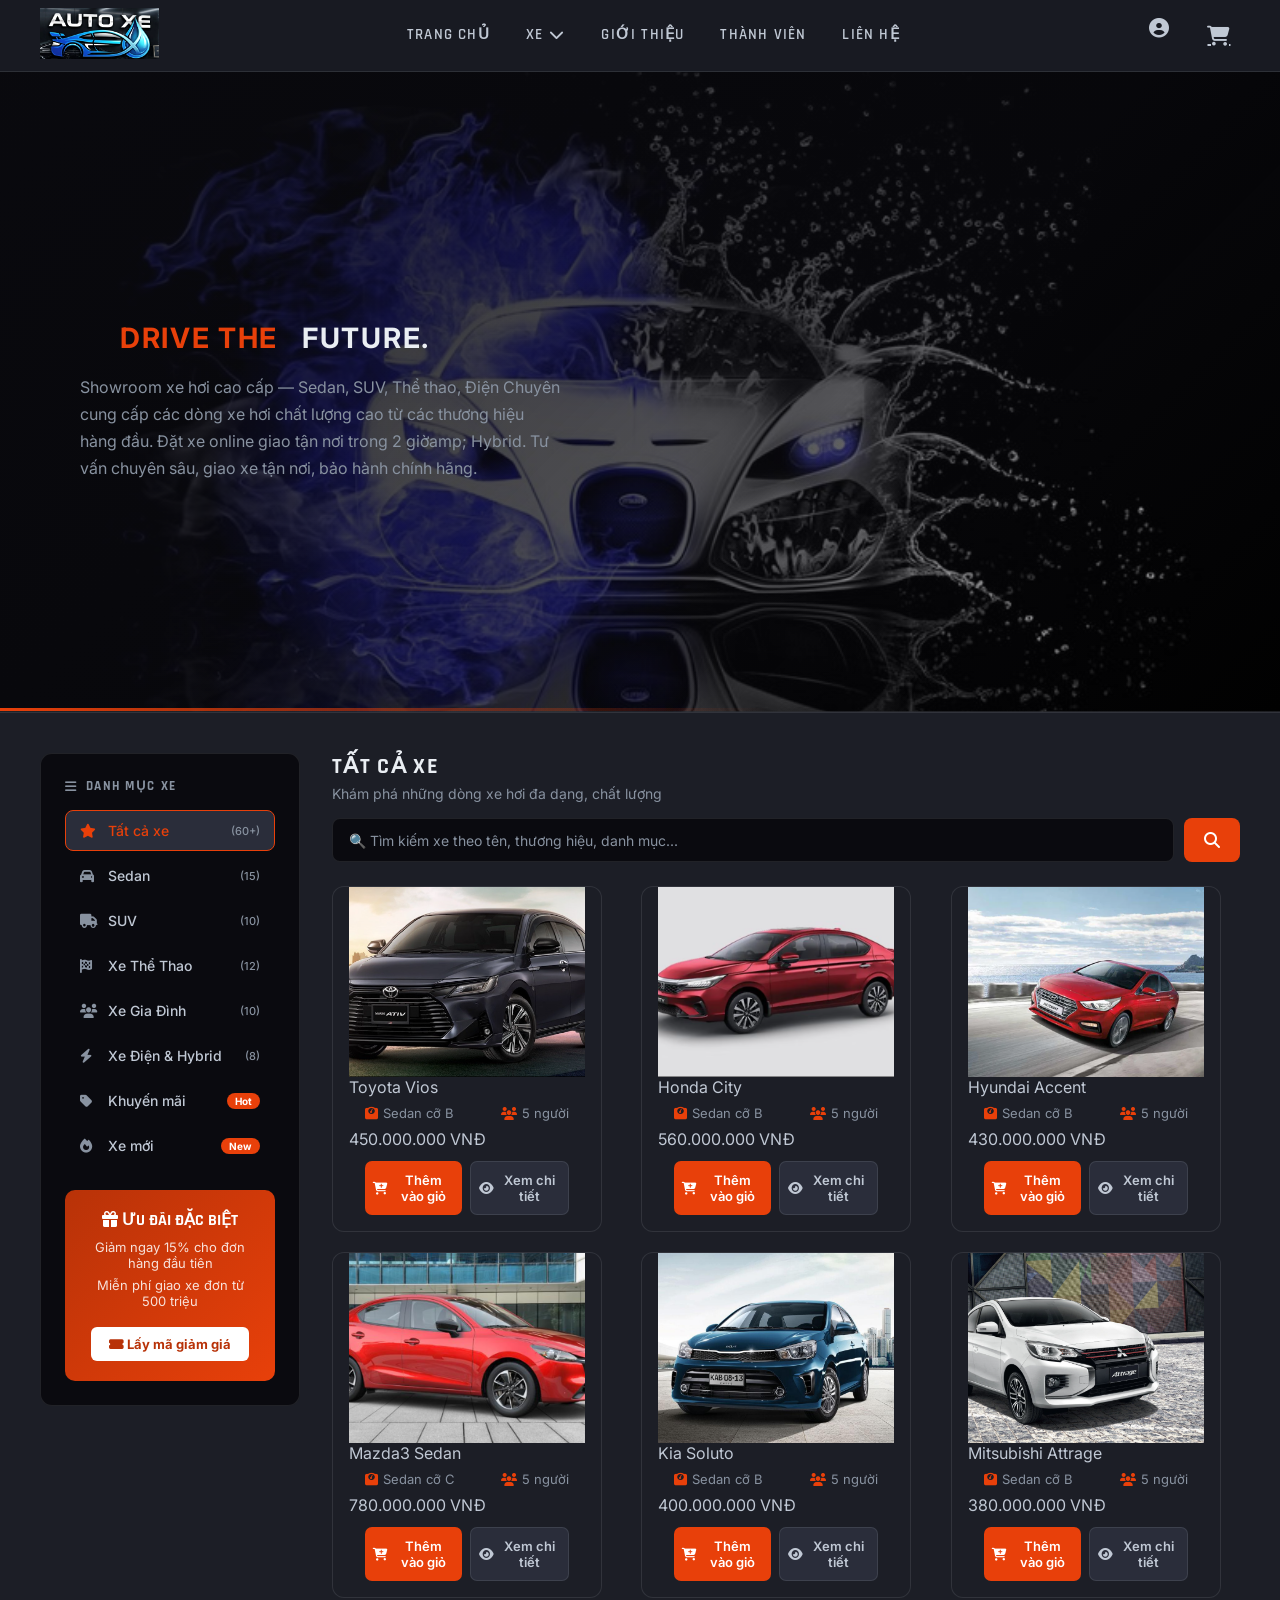
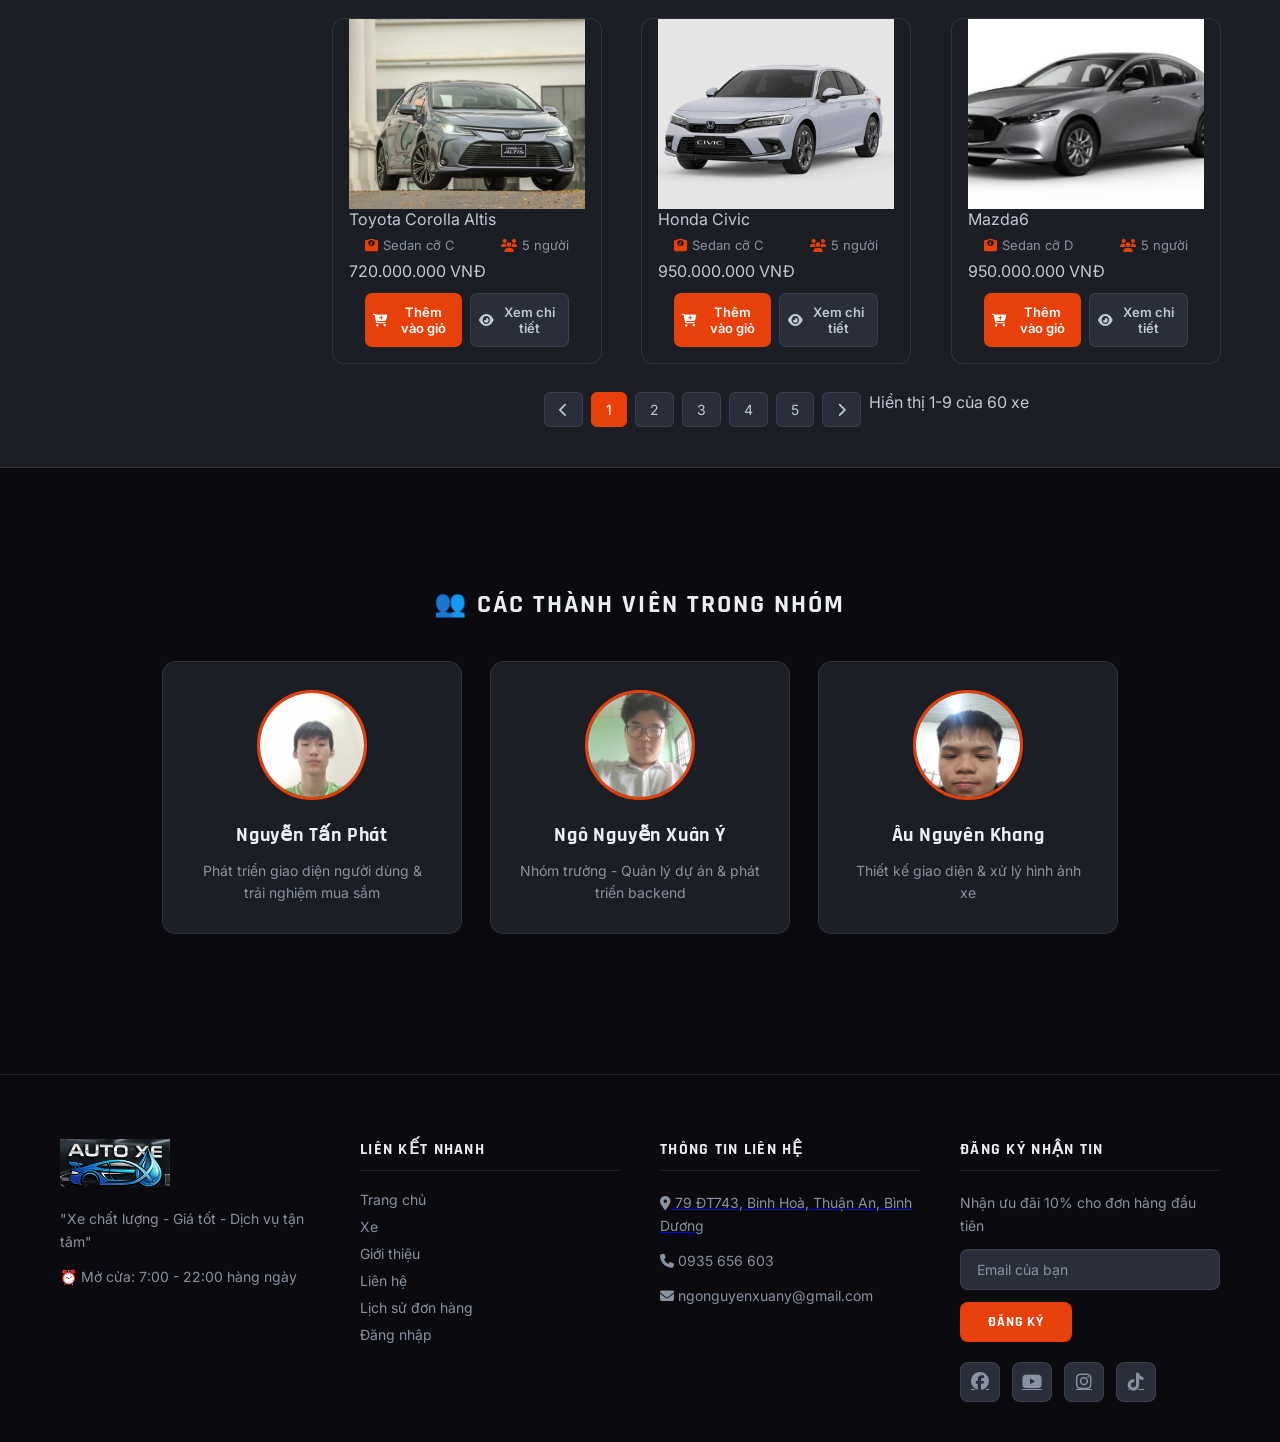
==== frontend/index.html @ 1a434167 "Update index.html" ====
<!DOCTYPE html>
<html lang="vi">
<head>
    <meta charset="UTF-8">
    <meta name="viewport" content="width=device-width, initial-scale=1.0">
    <title>AUTOSTORE — Premium Automotive</title>
    <link rel="preconnect" href="https://fonts.googleapis.com">
    <link rel="stylesheet" href="https://fonts.googleapis.com/css2?family=Rajdhani:wght@400;500;600;700&family=Inter:wght@300;400;500;600;700&display=swap">
    <link rel="stylesheet" href="styles.css">
    <link rel="stylesheet" href="https://cdnjs.cloudflare.com/ajax/libs/font-awesome/6.4.0/css/all.min.css">
</head>
<body>
 
<div id="wrapper"> 
    <div id="header"> 
        <a href="index.html" class="logo"> 
            <img src="./ảnh/LOGO.png" alt="Logo AutoStore" width="150" height="100"> 
        </a>
<div id="menu">
    <div class="item">
        <a href="index.html">Trang Chủ</a>
    </div>
    <div class="item has-dropdown">
        <a href="#products">Xe <i class="fas fa-chevron-down"></i></a>
        <div class="dropdown-menu">
            <div class="dropdown-content">
                <a href="javascript:void(0)" onclick="filterProducts('all')" class="dropdown-item">
                    <i class="fas fa-star"></i> Tất cả xe
                    <span class="count">(60+)</span>
                </a>
                <a href="javascript:void(0)" onclick="filterProducts('sedan')" class="dropdown-item">
                    <i class="fas fa-car"></i> Sedan
                    <span class="count">(15)</span>
                </a>
                <a href="javascript:void(0)" onclick="filterProducts('suv')" class="dropdown-item">
                    <i class="fas fa-truck"></i> SUV
                    <span class="count">(10)</span>
                </a>
                <a href="javascript:void(0)" onclick="filterProducts('sport')" class="dropdown-item">
                    <i class="fas fa-flag-checkered"></i> Xe Thể Thao
                    <span class="count">(12)</span>
                </a>
                <a href="javascript:void(0)" onclick="filterProducts('family')" class="dropdown-item">
                    <i class="fas fa-users"></i> Xe Gia Đình
                    <span class="count">(10)</span>
                </a>
                <a href="javascript:void(0)" onclick="filterProducts('electric')" class="dropdown-item">
                    <i class="fas fa-bolt"></i> Xe Điện & Hybrid
                    <span class="count">(8)</span>
                </a>
                <div class="dropdown-divider"></div>
                <a href="javascript:void(0)" onclick="filterProducts('sale')" class="dropdown-item sale">
                    <i class="fas fa-tag"></i> Khuyến mãi
                    <span class="count sale-badge">Hot</span>
                </a>
                <a href="javascript:void(0)" onclick="filterProducts('new')" class="dropdown-item new">
                    <i class="fas fa-fire"></i> Xe mới
                    <span class="count new-badge">New</span>
                </a>
            </div>
        </div>
    </div>
    <div class="item">
        <a href="#shop-intro">Giới thiệu</a>
    </div>
    <div class="item">
       <a href="about-us.html">Thành viên</a>
    </div>
    <div class="item">
        <a href="#footer">Liên hệ</a>
    </div>
</div>

        <div id="actions">
            
            <div class="item" style="position: relative;" id="user-profile-container">
                <div id="user-profile">
                    <img id="user-avatar" src="" alt="Avatar">
                </div>
                
        
                <div id="user-dropdown" class="user-dropdown">
                    <div class="user-dropdown-item" id="dropdown-username">
                        <i class="fas fa-user"></i>
                        <span id="dropdown-username-text"></span>
                    </div>
                    <div class="user-dropdown-divider"></div>
                    <a href="sop.html" class="user-dropdown-item">
                        <i class="fas fa-shopping-cart"></i>
                        Giỏ hàng
                    </a>

                     <a href="orders.html" class="user-dropdown-item">
                             <i class="fas fa-history"></i>
                       Lịch sử đơn hàng
                    </a>

                    <a href="#" class="user-dropdown-item" onclick="logout()">
                        <i class="fas fa-sign-out-alt"></i>
                        Đăng xuất
                    </a>
                </div>
                <!-- Ngô Nguyễn Xuân Ý -->
                <a href="login.html" id="login-btn" title="Đăng nhập">
                    <i class="fas fa-user-circle"></i>
                </a>
            </div>
            
            <div class="item" style="position: relative;">
                <a href="sop.html" id="cart-btn" title="Giỏ hàng">
                    <i class="fas fa-shopping-cart"></i>
                </a>
                <span id="cart-badge" style="
                    position: absolute;
                    top: -8px;
                    right: -8px;
                    background: linear-gradient(135deg, #ff4081, #e91e63);
                    color: white;
                    border-radius: 50%;
                    width: 22px;
                    height: 22px;
                    font-size: 12px;
                    display: none;
                    align-items: center;
                    justify-content: center;
                    font-weight: bold;
                    box-shadow: 0 2px 5px rgba(0,0,0,0.2);
                    z-index: 100;
                ">0</span>
            </div>  
        </div>
    </div>

    <div id="banner">
        <div class="box-left">
            <h2>
                <span>DRIVE THE</span>
                <br>
                <span>FUTURE.</span>
            </h2>
            <p style=" transform: translateX(170px);">Showroom xe hơi cao cấp — Sedan, SUV, Thể thao, Điện Chuyên cung cấp các dòng xe hơi chất lượng cao từ các thương hiệu hàng đầu. Đặt xe online giao tận nơi trong 2 giờamp; Hybrid. Tư vấn chuyên sâu, giao xe tận nơi, bảo hành chính hãng.</p>
            
        </div>
       
        <!-- <div class="to-bottom">
            <a href="#products" class="scroll-down">
                <img src="./ảnh/angle-down.png" alt="Xem xe">
            </a>
        </div> -->
    </div>
    
    <!-- PHẦN MỚI: DANH MỤC XE -->
    <div class="category-nav-section">

        <!-- PHẦN DANH MỤC & XE -->
<div class="category-products-container">
    <!-- Sidebar danh mục -->
    <div class="category-sidebar-container">
        <h2><i class="fas fa-bars"></i> DANH MỤC XE</h2>
    <div class="category-list">
    <a href="javascript:void(0)" class="category-item active" onclick="filterProducts('all')">
        <i class="fas fa-star"></i>
        <span>Tất cả xe</span>
        <span class="count">(60+)</span>
    </a>
    
    <a href="javascript:void(0)" class="category-item" onclick="filterProducts('sedan')">
        <i class="fas fa-car"></i>
        <span>Sedan</span>
        <span class="count">(15)</span>
    </a>

    <a href="javascript:void(0)" class="category-item" onclick="filterProducts('suv')">
        <i class="fas fa-truck"></i>
        <span>SUV</span>
        <span class="count">(10)</span>
    </a>

    <a href="javascript:void(0)" class="category-item" onclick="filterProducts('sport')">
        <i class="fas fa-flag-checkered"></i>
        <span>Xe Thể Thao</span>
        <span class="count">(12)</span>
    </a>

    <a href="javascript:void(0)" class="category-item" onclick="filterProducts('family')">
        <i class="fas fa-users"></i>
        <span>Xe Gia Đình</span>
        <span class="count">(10)</span>
    </a>

    <a href="javascript:void(0)" class="category-item" onclick="filterProducts('electric')">
        <i class="fas fa-bolt"></i>
        <span>Xe Điện & Hybrid</span>
        <span class="count">(8)</span>
    </a>

    <a href="javascript:void(0)" class="category-item sale" onclick="filterProducts('sale')">
        <i class="fas fa-tag"></i>
        <span>Khuyến mãi</span>
        <span class="count">Hot</span>
    </a>

    <a href="javascript:void(0)" class="category-item new" onclick="filterProducts('new')">
        <i class="fas fa-fire"></i>
        <span>Xe mới</span>
        <span class="count">New</span>
    </a>
</div>
        
        <div class="category-banner">
            <h3><i class="fas fa-gift"></i> ƯU ĐÃI ĐẶC BIỆT</h3>
            <p>Giảm ngay 15% cho đơn hàng đầu tiên</p>
            <p>Miễn phí giao xe đơn từ 500 triệu</p>
            <button class="promo-btn" onclick="showPromoCode()">
                <i class="fas fa-ticket-alt"></i> Lấy mã giảm giá
            </button>
        </div>
    </div>
    
    <!-- Phần hiển thị xe -->
<div class="products-main-content">
    <div class="products-header">
        <h2 id="category-title">TẤT CẢ XE</h2>
        <p class="category-description" id="category-description">Khám phá những dòng xe hơi thơm ngon, tươi mới</p>
        
        <!-- THÊM THANH TÌM KIẾM -->
        <div class="search-container">
            <input type="text" 
                   class="search-box" 
                   id="search-input" 
                   placeholder="🔍 Tìm kiếm xe theo tên, thương hiệu, danh mục..."
                   onkeyup="searchProducts(event)">
            <button class="search-btn" onclick="performSearch()">
                <i class="fas fa-search"></i>
            </button>
        </div>
        
        <!-- Hiển thị kết quả tìm kiếm -->
        <div class="search-results-header" id="search-results-header" style="display: none;">
            <h3>Kết quả tìm kiếm</h3>
            <p id="search-results-count">Tìm thấy 0 xe</p>
        </div>
    </div>
    
    <!-- Nơi hiển thị xe -->
    <div class="products-grid" id="products-grid">
        <!-- Xe sẽ được tạo động bằng JavaScript -->
    </div>
    
    <!-- Phân trang -->
    <div class="pagination" id="pagination">
        <!-- Phân trang sẽ được tạo động bằng JavaScript -->
    </div>
</div>
    
</div>

    </div>
    
    <br>
    <br>

    <h2 id="products">🚗 XE SEDAN</h2>
    <div class="ten-container1" id="danhsach1"></div>

    <h2>🚙 XE SUV</h2>
    <div class="ten-container2" id="danhsach2"></div>

    <h2>🏎️ XE THỂ THAO</h2>
    <div class="ten-container3" id="danhsach3"></div>
    
    <h2>👨‍👩‍👧‍👦 XE GIA ĐÌNH</h2>
    <div class="ten-container4" id="danhsach4"></div>
    
    <h2>⚡ XE ĐIỆN & HYBRID</h2>
    <div class="ten-container5" id="danhsach5"></div>

    <br><br><br><br>
</div>








<!-- Tìm phần này trong index.html -->
<div id="comment">
    <h2>👥 CÁC THÀNH VIÊN TRONG NHÓM</h2>
    <div id="comment-body">
        
        <ul id="list-comment">
            <li class="item" onclick="viewMemberDetail('caodiep')"> 
                <div class="avatar">
                    <img src="./ảnh/phat.jpg" alt="Nguyễn Tấn Phát" width="250" height="200">
                </div>
                <div class="name">Nguyễn Tấn Phát</div>
                <div class="text">
                    <p>Phát triển giao diện người dùng & trải nghiệm mua sắm</p>
                </div>
            </li>
            <li class="item" onclick="viewMemberDetail('ngoxy')"> 
                <div class="avatar">
                    <img src="./ảnh/nnxy.jpg" alt="Ngô Nguyễn Xuân Ý" width="250" height="200">
                </div>
                <div class="name">Ngô Nguyễn Xuân Ý</div>
                <div class="text">
                    <p>Nhóm trưởng - Quản lý dự án & phát triển backend</p>
                </div>
            </li>
            
            <li class="item" onclick="viewMemberDetail('ngocthien')"> 
                <div class="avatar">
                    <img src="./ảnh/z7741961117348_14720128afc2b8284099db8c6459dfa6.jpg" alt="Âu Nguyên Khang" width="250" height="200">
                </div>
                <div class="name">Âu Nguyên Khang</div>
                <div class="text">
                    <p>Thiết kế giao diện & xử lý hình ảnh xe</p>
                </div>
            </li>
        </ul>
    </div>
</div>
<div id="footer">
    <div class="box">
        <div class="logo">
            <img src="./ảnh/LOGO.png" alt="Logo" width="150" height="100">
        </div>
        <p>"Xe chất lượng - Giá tốt - Dịch vụ tận tâm"</p>
        <p>⏰ Mở cửa: 7:00 - 22:00 hàng ngày</p>
    </div>
    <div class="box">
        <h3>Liên kết nhanh</h3>
        <ul class="quick-menu">
            <div class="item">
                <a href="index.html">Trang chủ</a>
            </div>
            <div class="item">
               <a href="#products">Xe</a>
            </div>
            <div class="item">
                <a href="#comment">Giới thiệu</a>
            </div>
            <div class="item">
                <a href="#footer">Liên hệ</a>
            </div>

            <div class="item"><a href="orders.html">Lịch sử đơn hàng</a></div>

            <div class="item">
                <a href="login.html">Đăng nhập</a>
            </div>
        </ul>
    </div>
    <!-- <div class="box">
        <h3>Chính sách</h3>
        <ul class="quick-menu">
            <div class="item">
                <a href="#">Chính sách giao hàng</a>
            </div>
            <div class="item">
                <a href="#">Bảo mật thông tin</a>
            </div>
            <div class="item">
                <a href="#">Đổi trả & hoàn tiền</a>
            </div>
            <div class="item">
                <a href="#">Điều khoản sử dụng</a>
            </div>
        </ul>
    </div> -->
    <div class="box">
            <h3>Thông tin liên hệ</h3>
            <a href="https://maps.app.goo.gl/x8xTgFQQi5u8wY7L7"> <p><i class="fas fa-map-marker-alt"></i> 79 ĐT743, Binh Hoà, Thuận An, Bình Dương</p></a>
            <p><i class="fas fa-phone"></i> 0935 656 603</p>
            <p><i class="fas fa-envelope"></i> ngonguyenxuany@gmail.com</p>
        </div>




    <div class="box">
        <h3>Đăng ký nhận tin</h3>
        <p>Nhận ưu đãi 10% cho đơn hàng đầu tiên</p>
        <form id="newsletter-form">
            <input type="email" placeholder="Email của bạn" required>
            <button type="submit">Đăng ký</button>
        </form>
        <div class="social-icons">
            <a href="https://www.facebook.com/bdi.edu.vn"><i class="fab fa-facebook"></i></a>
            <a href="https://www.youtube.com/@xuany8066"><i class="fab fa-youtube"></i></a>
            <a href="#"><i class="fab fa-instagram"></i></a>
            <a href="#"><i class="fab fa-tiktok"></i></a>
            
        </div>
    </div>
</div>

<!-- thanh cuộn -->
<div class="scroll-to-top" id="scrollToTop" title="Lên đầu trang">
    <img src="./ảnh/angle-down.png" alt="Lên đầu trang" style="transform: rotate(180deg);">
</div>

<!-- Script quản lý sản phẩm -->
<script src="main.js"></script>

<!-- Script quản lý giỏ hàng -->
<script src="cart.js"></script>

<!-- Thêm animation -->
<script src="animations.js"></script>



<!-- Script xử lý lỗi -->
<!-- <script src="error-handler.js"></script> -->

<script>
    // Hệ thống đăng nhập/quản lý người dùng
    const AuthSystem = {
        isLoggedIn: function() {
            return !!localStorage.getItem('currentUser');
        },
        
        getCurrentUser: function() {
            const user = localStorage.getItem('currentUser');
            return user ? JSON.parse(user) : null;
        },
        
        logout: function() {
            localStorage.removeItem('currentUser');
            this.updateAuthUI();
            setTimeout(() => {
                window.location.reload();
            }, 1000);
        },
        





     updateAuthUI: function() {
    const currentUser = this.getCurrentUser();
    const userProfile = document.getElementById('user-profile');
    const loginBtn = document.getElementById('login-btn');
    const dropdownUsername = document.getElementById('dropdown-username-text');
    const userDropdown = document.getElementById('user-dropdown');
    const userAvatar = document.getElementById('user-avatar');
    
    if (currentUser && userProfile && userAvatar) {
        userAvatar.src = currentUser.avatar || 'https://i.pravatar.cc/150?img=3';
        userAvatar.onerror = function() {
            this.src = 'https://i.pravatar.cc/150?img=3';
        };
        
        if (dropdownUsername) {
            dropdownUsername.textContent = currentUser.username;
        }
        
        if (userProfile) userProfile.style.display = 'block';
        if (loginBtn) loginBtn.style.display = 'none';
        if (userDropdown) userDropdown.style.display = 'none';
        
        // Cập nhật avatar trong user profile
        const profileAvatar = userProfile.querySelector('img');
        if (profileAvatar) {
            profileAvatar.src = currentUser.avatar || 'https://i.pravatar.cc/150?img=3';
            profileAvatar.onerror = function() {
                this.src = 'https://i.pravatar.cc/150?img=3';
            };
        }
    } else {
        if (loginBtn) loginBtn.style.display = 'block';
        if (userProfile) userProfile.style.display = 'none';
        if (userDropdown) userDropdown.style.display = 'none';
    }
},



        
        init: function() {
            this.updateAuthUI();
            
            const userProfile = document.getElementById('user-profile');
            if (userProfile) {
                userProfile.addEventListener('click', (e) => {
                    e.stopPropagation();
                    const userDropdown = document.getElementById('user-dropdown');
                    if (userDropdown) {
                        userDropdown.style.display = userDropdown.style.display === 'block' ? 'none' : 'block';
                    }
                });
            }
            
            document.addEventListener('click', (e) => {
                const userDropdown = document.getElementById('user-dropdown');
                if (userDropdown && !e.target.closest('#user-profile-container')) {
                    userDropdown.style.display = 'none';
                }
            });
        }
    };
    
   
    // Hàm lọc xe theo danh mục
    function filterCakes(category) {
        // Xóa active khỏi tất cả category items
        document.querySelectorAll('.category-item').forEach(item => {
            item.classList.remove('active');
        });
        
        // Thêm active vào category được chọn
        event.target.closest('.category-item').classList.add('active');
        
        // Cuộn đến phần tương ứng
        switch(category) {
            case 'sedan':
                document.getElementById('products').scrollIntoView({ behavior: 'smooth' });
                break;
            case 'suv':
                document.querySelector('h2:nth-of-type(2)').scrollIntoView({ behavior: 'smooth' });
                break;
            case 'sport':
                document.querySelector('h2:nth-of-type(3)').scrollIntoView({ behavior: 'smooth' });
                break;
            case 'family':
                document.querySelector('h2:nth-of-type(4)').scrollIntoView({ behavior: 'smooth' });
                break;
            case 'electric':
                document.querySelector('h2:nth-of-type(5)').scrollIntoView({ behavior: 'smooth' });
                break;
            default:
                document.getElementById('products').scrollIntoView({ behavior: 'smooth' });
        }
    }
    
    // Hàm cuộn đến section
    function scrollToSection(sectionId) {
        const element = document.getElementById(sectionId);
        if (element) {
            element.scrollIntoView({ behavior: 'smooth' });
        }
    }
    
    // Hàm hiển thị mã giảm giá
    function showPromoCode() {
        alert('🎉 MÃ KHUYẾN MÃI: AUTOSTORE15\nGiảm 15% cho đơn hàng đầu tiên\nÁp dụng đến hết tháng 12/2024');
    }
    
    // ============================================
    // KẾT THÚC HÀM MỚI
    // ============================================
    
    // Khởi tạo khi DOM sẵn sàng
    document.addEventListener('DOMContentLoaded', function() {
        AuthSystem.init();
        
        // Khởi tạo giỏ hàng nếu chưa có
        if (!localStorage.getItem('cart')) {
            localStorage.setItem('cart', JSON.stringify([]));
        }
        
        // Cập nhật số lượng giỏ hàng ban đầu
        setTimeout(() => {
            try {
                const cart = JSON.parse(localStorage.getItem('cart')) || [];
                const totalItems = cart.reduce((sum, item) => sum + (item.quantity || 0), 0);
                const displayCount = totalItems > 99 ? '99+' : totalItems;
                
                document.querySelectorAll('#cart-badge, #cart-count, .cart-count').forEach(el => {
                    if (el) {
                        el.textContent = displayCount;
                        el.style.display = totalItems > 0 ? 'flex' : 'none';
                    }
                });
            } catch (error) {
                console.error('Lỗi khi cập nhật giỏ hàng:', error);
            }
        }, 100);
        
        // Sự kiện form đăng ký nhận tin
        const newsletterForm = document.getElementById('newsletter-form');
        if (newsletterForm) {
            newsletterForm.addEventListener('submit', function(e) {
                e.preventDefault();
                const email = this.querySelector('input[type="email"]').value;
                if (email) {
                    alert(`Cảm ơn bạn đã đăng ký nhận tin với email: ${email}\nMã giảm giá 10% đã được gửi đến email của bạn!`);
                    this.reset();
                }
            });
        }
        
        // Smooth scroll
        document.querySelectorAll('a[href^="#"]').forEach(anchor => {
            anchor.addEventListener('click', function(e) {
                const targetId = this.getAttribute('href');
                if (targetId === '#') return;
                
                const targetElement = document.querySelector(targetId);
                if (targetElement) {
                    e.preventDefault();
                    window.scrollTo({
                        top: targetElement.offsetTop - 80,
                        behavior: 'smooth'
                    });
                }
            });
        });
        
        // Kiểm tra đăng nhập
        const protectedPages = ['sop.html', 'cart.html'];
        const currentPage = window.location.pathname.split('/').pop();
        
        if (protectedPages.includes(currentPage) && !AuthSystem.isLoggedIn()) {
            alert('Vui lòng đăng nhập để truy cập trang này!');
            setTimeout(() => {
                window.location.href = 'login.html';
            }, 2000);
        }
        
        // Sự kiện click vào nút giỏ hàng
        document.getElementById('cart-btn')?.addEventListener('click', function(e) {
            const currentUser = localStorage.getItem('currentUser');
            if (!currentUser) {
                e.preventDefault();
                alert('Vui lòng đăng nhập để xem giỏ hàng!');
                setTimeout(() => {
                    window.location.href = 'login.html';
                }, 1500);
            }
        });
        
        // Thêm thanh cuộn lên đầu trang
        const scrollToTopBtn = document.getElementById('scrollToTop');
        if (scrollToTopBtn) {
            window.addEventListener('scroll', function() {
                if (window.pageYOffset > 300) {
                    scrollToTopBtn.style.display = 'flex';
                } else {
                    scrollToTopBtn.style.display = 'none';
                }
            });
            
            scrollToTopBtn.addEventListener('click', function() {
                window.scrollTo({
                    top: 0,
                    behavior: 'smooth'
                });
            });
        }
    });
    
    // Hàm đăng xuất toàn cục
    window.logout = function() {
        AuthSystem.logout();
    };


// Thêm vào phần script của index.html, sau phần AuthSystem
function setupDropdownMenu() {
    const dropdownItems = document.querySelectorAll('.has-dropdown');
    
    // Desktop - hover
    dropdownItems.forEach(item => {
        item.addEventListener('mouseenter', () => {
            item.classList.add('hover');
        });
        
        item.addEventListener('mouseleave', () => {
            setTimeout(() => {
                if (!item.matches(':hover')) {
                    item.classList.remove('hover');
                }
            }, 200);
        });
    });
    
    // Mobile - click
    const isMobile = window.innerWidth <= 768;
    
    if (isMobile) {
        dropdownItems.forEach(item => {
            const link = item.querySelector('a');
            
            link.addEventListener('click', function(e) {
                e.preventDefault();
                e.stopPropagation();
                
                // Đóng các dropdown khác
                dropdownItems.forEach(otherItem => {
                    if (otherItem !== item) {
                        otherItem.classList.remove('active');
                    }
                });
                
                // Toggle dropdown hiện tại
                item.classList.toggle('active');
            });
        });
        
        // Đóng dropdown khi click ra ngoài
        document.addEventListener('click', function(e) {
            if (!e.target.closest('.has-dropdown')) {
                dropdownItems.forEach(item => {
                    item.classList.remove('active');
                });
            }
        });
    }
}

// Gọi hàm khi DOM sẵn sàng
document.addEventListener('DOMContentLoaded', function() {
    // ... các code khác ...
    
    setupDropdownMenu();
    
    // Cập nhật khi thay đổi kích thước cửa sổ
    window.addEventListener('resize', function() {
        setupDropdownMenu();
    });
});


    // Thêm vào phần script của index.html
function viewMemberDetail(memberId) {
    // Lưu thông tin thành viên cần xem vào localStorage
    localStorage.setItem('selectedMember', memberId);
    
    // Chuyển hướng đến trang about-us.html
    window.location.href = 'about-us.html';
}
</script>

</body>
</html>
---- frontend/styles.css ----
@import url('https://fonts.googleapis.com/css2?family=Rajdhani:wght@400;500;600;700&family=Inter:wght@300;400;500;600;700&display=swap');

/* ============================================================
   AUTOSTORE — PREMIUM AUTOMOTIVE DARK THEME
   Palette: Obsidian #0A0A0F | Chrome #C0C8D4 | Ember #E8400A
            Steel #1C1E26 | Platinum #EAEEF3
============================================================ */

:root {
    --obsidian: #0A0A0F;
    --steel: #1C1E26;
    --iron: #2A2D3A;
    --chrome: #C0C8D4;
    --platinum: #EAEEF3;
    --ember: #E8400A;
    --ember-glow: rgba(232, 64, 10, 0.15);
    --ember-dark: #B83208;
    --silver: #8892A0;
    --glass: rgba(28, 30, 38, 0.85);
    --border: rgba(192, 200, 212, 0.12);
    --font-display: 'Rajdhani', sans-serif;
    --font-body: 'Inter', sans-serif;
}

* {
    padding: 0;
    margin: 0;
    box-sizing: border-box;
    font-family: var(--font-body);
}

body {
    display: flex;
    flex-direction: column;
    align-items: center;
    width: 100%;
    background: var(--obsidian);
    color: var(--chrome);
}

/* ── SCROLLBAR ── */
::-webkit-scrollbar { width: 6px; }
::-webkit-scrollbar-track { background: var(--steel); }
::-webkit-scrollbar-thumb { background: var(--ember); border-radius: 3px; }

/* ============================================================
   WRAPPER
============================================================ */
#wrapper {
    width: 100%;
    min-height: 100vh;
    max-width: 1440px;
}

/* ============================================================
   HEADER
============================================================ */
#header {
    background: var(--glass);
    backdrop-filter: blur(20px);
    -webkit-backdrop-filter: blur(20px);
    width: 100%;
    padding: 0 40px;
    margin-top: 0;
    display: flex;
    justify-content: space-between;
    align-items: center;
    position: sticky;
    top: 0;
    z-index: 1000;
    border-bottom: 1px solid var(--border);
    height: 72px;
}

#header .logo img {
    filter: brightness(1.1) contrast(1.05);
    height: 52px;
    width: auto;
    object-fit: contain;
}

/* ── MENU ── */
#menu {
    list-style: none;
    display: flex;
    align-items: center;
}

#menu .item {
    margin: 0 18px;
    position: relative;
}

#menu .item a {
    color: var(--chrome);
    text-decoration: none;
    font-family: var(--font-display);
    font-weight: 600;
    font-size: 15px;
    letter-spacing: 0.08em;
    text-transform: uppercase;
    transition: color 0.25s;
    display: flex;
    align-items: center;
    gap: 6px;
    padding: 8px 0;
    border-bottom: 2px solid transparent;
}

#menu .item a:hover {
    color: var(--ember);
    border-bottom-color: var(--ember);
}

/* ── DROPDOWN ── */
.dropdown-menu {
    position: absolute;
    top: calc(100% + 16px);
    left: 50%;
    transform: translateX(-50%);
    background: var(--steel);
    border: 1px solid var(--border);
    border-radius: 8px;
    min-width: 240px;
    opacity: 0;
    pointer-events: none;
    transition: opacity 0.2s, transform 0.2s;
    transform: translateX(-50%) translateY(-8px);
    box-shadow: 0 20px 60px rgba(0,0,0,0.6);
    z-index: 999;
}

.has-dropdown:hover .dropdown-menu,
.has-dropdown.hover .dropdown-menu {
    opacity: 1;
    pointer-events: all;
    transform: translateX(-50%) translateY(0);
}

.dropdown-content {
    padding: 8px;
}

.dropdown-item {
    display: flex !important;
    align-items: center !important;
    gap: 10px !important;
    padding: 10px 14px !important;
    border-radius: 6px !important;
    color: var(--chrome) !important;
    font-size: 14px !important;
    font-weight: 500 !important;
    transition: background 0.2s, color 0.2s !important;
    text-transform: none !important;
    letter-spacing: 0 !important;
    border-bottom: none !important;
}

.dropdown-item:hover {
    background: var(--iron) !important;
    color: var(--ember) !important;
}

.dropdown-item i {
    width: 18px;
    color: var(--silver);
}

.dropdown-item .count {
    margin-left: auto;
    font-size: 12px;
    color: var(--silver);
}

.dropdown-item.sale .count.sale-badge,
.dropdown-item.new .count.new-badge {
    background: var(--ember);
    color: white;
    padding: 2px 8px;
    border-radius: 10px;
    font-size: 11px;
    font-weight: 700;
}

.dropdown-divider {
    height: 1px;
    background: var(--border);
    margin: 6px 0;
}

/* ── ACTIONS ── */
#actions {
    display: flex;
    align-items: center;
    gap: 8px;
}

#actions .item {
    position: relative;
}

#actions .item a {
    color: var(--chrome);
    font-size: 20px;
    transition: color 0.25s, background 0.25s;
    display: flex;
    align-items: center;
    justify-content: center;
    width: 42px;
    height: 42px;
    border-radius: 8px;
    border: 1px solid transparent;
}

#actions .item a:hover {
    color: var(--ember);
    border-color: var(--border);
    background: var(--iron);
}

#cart-badge {
    position: absolute;
    top: -4px;
    right: -4px;
    background: var(--ember);
    color: white;
    border-radius: 50%;
    width: 20px;
    height: 20px;
    font-size: 11px;
    display: none;
    align-items: center;
    justify-content: center;
    font-weight: 700;
    border: 2px solid var(--obsidian);
    z-index: 100;
}

/* User avatar profile */
#user-profile img {
    width: 36px;
    height: 36px;
    border-radius: 50%;
    border: 2px solid var(--ember);
    object-fit: cover;
    cursor: pointer;
    display: block;
}

.user-dropdown {
    position: absolute;
    top: 54px;
    right: 0;
    background: var(--steel);
    border: 1px solid var(--border);
    border-radius: 10px;
    box-shadow: 0 20px 60px rgba(0,0,0,0.5);
    min-width: 220px;
    z-index: 1000;
    display: none;
    overflow: hidden;
}

.user-dropdown-item {
    padding: 12px 18px;
    display: flex;
    align-items: center;
    gap: 12px;
    color: var(--chrome);
    text-decoration: none;
    font-size: 14px;
    transition: background 0.2s, color 0.2s;
    cursor: pointer;
}

.user-dropdown-item:hover {
    background: var(--iron);
    color: var(--ember);
}

.user-dropdown-item i {
    color: var(--silver);
    width: 16px;
}

.user-dropdown-divider {
    height: 1px;
    background: var(--border);
}

/* ============================================================
   BANNER / HERO
============================================================ */
#banner {
    width: 100%;
    background:
        linear-gradient(135deg, rgba(10,10,15,0.92) 0%, rgba(10,10,15,0.7) 60%, transparent 100%),
        url('./ảnh/xenen.jpg') center/cover no-repeat;
    height: 640px;
    display: flex;
    padding: 0 80px;
    position: relative;
    align-items: center;
    border-bottom: 1px solid var(--border);
    overflow: hidden;
}

/* Ember accent line */
#banner::before {
    content: '';
    position: absolute;
    bottom: 0;
    left: 0;
    width: 60%;
    height: 3px;
    background: linear-gradient(90deg, var(--ember), transparent);
}

#banner .box-left {
    width: 55%;
    z-index: 1;
}

#banner .box-left h2 {
    font-family: var(--font-display);
    font-size: 58px;
    font-weight: 700;
    color: var(--platinum);
    margin-bottom: 20px;
    line-height: 1.05;
    letter-spacing: 0.02em;
    text-transform: uppercase;
}

#banner .box-left h2 span {
    display: block;
}

#banner .box-left h2 span:first-child {
    color: var(--ember);
}

#banner .box-left p {
    color: var(--silver);
    font-size: 16px;
    line-height: 1.7;
    margin-bottom: 36px;
    max-width: 480px;
    transform: none !important;
}

/* Scroll button */
.to-bottom { position: absolute; bottom: 30px; left: 50%; transform: translateX(-50%); }
.to-bottom img { animation: bounce 2s infinite; filter: invert(1); opacity: 0.5; }
@keyframes bounce {
    0%, 20%, 50%, 80%, 100% { transform: translateY(0); }
    40% { transform: translateY(-8px); }
    60% { transform: translateY(-4px); }
}

/* ============================================================
   SECTION HEADINGS (h2 floating)
============================================================ */
#wrapper > h2,
#wrapper h2:not(#footer h2):not(.section-title):not(.products-header h2) {
    font-family: var(--font-display);
    font-size: 28px;
    font-weight: 700;
    color: var(--platinum);
    letter-spacing: 0.06em;
    text-transform: uppercase;
    padding: 0 40px 0;
    margin: 60px 0 20px;
    display: flex;
    align-items: center;
    gap: 12px;
}

#wrapper > h2::after {
    content: '';
    flex: 1;
    height: 1px;
    background: linear-gradient(90deg, var(--ember), transparent);
}

/* ============================================================
   CATEGORY NAV SECTION
============================================================ */
.category-nav-section {
    background: var(--steel);
    padding: 40px;
    margin: 0 0 0 0;
    border-radius: 0;
    max-width: 100%;
    width: 100%;
    border-top: 1px solid var(--border);
    border-bottom: 1px solid var(--border);
}

.category-products-container {
    display: grid;
    grid-template-columns: 260px 1fr;
    gap: 32px;
    max-width: 1400px;
    margin: 0 auto;
}

/* ── SIDEBAR ── */
.category-sidebar-container {
    background: var(--obsidian);
    border-radius: 12px;
    padding: 24px;
    border: 1px solid var(--border);
    height: fit-content;
    position: sticky;
    top: 88px;
}

.category-sidebar-container h2 {
    font-family: var(--font-display) !important;
    font-size: 13px !important;
    font-weight: 700 !important;
    color: var(--silver) !important;
    letter-spacing: 0.12em !important;
    text-transform: uppercase !important;
    margin-bottom: 16px !important;
    padding: 0 !important;
    margin-top: 0 !important;
    display: flex !important;
    align-items: center !important;
    gap: 8px !important;
}

.category-sidebar-container h2::after { display: none !important; }

.category-list {
    display: flex;
    flex-direction: column;
    gap: 4px;
    margin-bottom: 24px;
}

.category-item {
    display: flex;
    align-items: center;
    gap: 10px;
    padding: 11px 14px;
    background: transparent;
    border-radius: 8px;
    text-decoration: none;
    color: var(--chrome);
    border: 1px solid transparent;
    transition: all 0.2s;
    font-size: 14px;
    font-weight: 500;
}

.category-item i {
    width: 18px;
    color: var(--silver);
    font-size: 14px;
}

.category-item .count {
    margin-left: auto;
    font-size: 11px;
    color: var(--silver);
}

.category-item:hover,
.category-item.active {
    background: var(--iron);
    border-color: var(--ember);
    color: var(--ember);
}

.category-item:hover i,
.category-item.active i { color: var(--ember); }

.category-item.sale,
.category-item.new {
    color: var(--chrome);
}

.category-item.sale .count,
.category-item.new .count {
    background: var(--ember);
    color: white;
    padding: 2px 8px;
    border-radius: 10px;
    font-size: 10px;
    font-weight: 700;
}

.category-banner {
    background: linear-gradient(135deg, var(--ember-dark), var(--ember));
    border-radius: 10px;
    padding: 20px;
    text-align: center;
    margin-top: 12px;
}

.category-banner h3 {
    color: white;
    font-family: var(--font-display);
    font-size: 16px;
    font-weight: 700;
    margin-bottom: 8px;
}

.category-banner p {
    color: rgba(255,255,255,0.85);
    font-size: 13px;
    margin-bottom: 6px;
}

.promo-btn {
    margin-top: 12px;
    background: white;
    color: var(--ember-dark);
    border: none;
    padding: 9px 18px;
    border-radius: 6px;
    font-weight: 700;
    font-size: 13px;
    cursor: pointer;
    transition: transform 0.2s;
}

.promo-btn:hover { transform: scale(1.04); }

/* ── PRODUCTS MAIN ── */
.products-main-content { flex: 1; }

.products-header {
    margin-bottom: 24px;
}

.products-header h2 {
    font-family: var(--font-display) !important;
    font-size: 22px !important;
    font-weight: 700 !important;
    color: var(--platinum) !important;
    letter-spacing: 0.06em !important;
    margin-bottom: 4px !important;
    padding: 0 !important;
    margin-top: 0 !important;
}

.products-header h2::after { display: none !important; }

.category-description {
    color: var(--silver);
    font-size: 14px;
    margin-bottom: 16px;
}

/* ── SEARCH ── */
.search-container {
    display: flex;
    gap: 10px;
}

.search-box {
    flex: 1;
    background: var(--obsidian);
    border: 1px solid var(--border);
    border-radius: 8px;
    padding: 12px 16px;
    color: var(--platinum);
    font-size: 14px;
    transition: border-color 0.2s;
}

.search-box::placeholder { color: var(--silver); }
.search-box:focus {
    outline: none;
    border-color: var(--ember);
}

.search-btn {
    background: var(--ember);
    color: white;
    border: none;
    padding: 12px 20px;
    border-radius: 8px;
    cursor: pointer;
    font-size: 16px;
    transition: background 0.2s, transform 0.2s;
}

.search-btn:hover { background: var(--ember-dark); transform: scale(1.04); }

.search-results-header {
    margin-top: 16px;
    padding: 12px 0;
    border-top: 1px solid var(--border);
}

.search-results-header h3 {
    color: var(--platinum);
    font-size: 16px;
    margin-bottom: 4px;
}

.search-results-header p {
    color: var(--silver);
    font-size: 13px;
}

/* ── PRODUCTS GRID ── */
.products-grid {
    display: grid;
    grid-template-columns: repeat(auto-fill, minmax(230px, 1fr));
    gap: 20px;
    margin-bottom: 28px;
}

/* ── PAGINATION ── */
.pagination {
    display: flex;
    gap: 8px;
    justify-content: center;
    flex-wrap: wrap;
}

.pagination button,
.page-btn {
    background: var(--iron);
    color: var(--chrome);
    border: 1px solid var(--border);
    padding: 8px 14px;
    border-radius: 6px;
    cursor: pointer;
    font-size: 14px;
    transition: all 0.2s;
}

.pagination button:hover,
.page-btn:hover,
.pagination button.active,
.page-btn.active {
    background: var(--ember);
    color: white;
    border-color: var(--ember);
}

/* ============================================================
   PRODUCT CARDS (ten-card1…5)
============================================================ */
.ten-container1, .ten-container2,
.ten-container3, .ten-container4,
.ten-container5 {
    display: flex;
    gap: 24px;
    overflow-x: auto;
    padding: 16px 40px 28px;
    scroll-snap-type: x mandatory;
    scrollbar-width: thin;
    scrollbar-color: var(--ember) var(--steel);
}

.ten-container1::-webkit-scrollbar,
.ten-container2::-webkit-scrollbar,
.ten-container3::-webkit-scrollbar,
.ten-container4::-webkit-scrollbar,
.ten-container5::-webkit-scrollbar { height: 4px; }

.ten-card1, .ten-card2,
.ten-card3, .ten-card4,
.ten-card5 {
    background: var(--steel);
    border: 1px solid var(--border);
    border-radius: 12px;
    width: 270px;
    text-align: left;
    cursor: pointer;
    transition: transform 0.3s ease, box-shadow 0.3s ease, border-color 0.3s;
    margin: 0;
    flex: 0 0 auto;
    scroll-snap-align: start;
    overflow: hidden;
}

.ten-card1:hover, .ten-card2:hover,
.ten-card3:hover, .ten-card4:hover,
.ten-card5:hover {
    transform: translateY(-6px);
    box-shadow: 0 20px 50px rgba(0,0,0,0.5);
    border-color: var(--ember);
}

.ten-card1 img, .ten-card2 img,
.ten-card3 img, .ten-card4 img,
.ten-card5 img {
    width: 100%;
    height: 190px;
    object-fit: cover;
    display: block;
    transition: transform 0.4s;
    background: var(--iron);
}

.ten-card1:hover img, .ten-card2:hover img,
.ten-card3:hover img, .ten-card4:hover img,
.ten-card5:hover img { transform: scale(1.06); }

/* card inner content area */
.ten-card1 > *:not(img),
.ten-card2 > *:not(img),
.ten-card3 > *:not(img),
.ten-card4 > *:not(img),
.ten-card5 > *:not(img) {
    padding-left: 16px;
    padding-right: 16px;
}

/* product name */
.ten-card1 h3, .ten-card2 h3,
.ten-card3 h3, .ten-card4 h3,
.ten-card5 h3 {
    font-family: var(--font-display);
    font-size: 17px;
    font-weight: 700;
    color: var(--platinum);
    margin: 14px 0 6px;
    letter-spacing: 0.03em;
    line-height: 1.3;
    padding: 0 16px;
}

/* price */
.ten-card1 .price, .ten-card2 .price,
.ten-card3 .price, .ten-card4 .price,
.ten-card5 .price {
    color: var(--ember);
    font-weight: 700;
    font-size: 16px;
    margin: 4px 0 10px;
    padding: 0 16px;
}

/* badge */
.badge, .product-badge {
    position: absolute;
    top: 12px;
    left: 12px;
    background: var(--ember);
    color: white;
    padding: 4px 10px;
    border-radius: 4px;
    font-size: 11px;
    font-weight: 700;
    letter-spacing: 0.06em;
    text-transform: uppercase;
}

.badge-new, .product-badge.new-badge { background: #0099cc; }
.badge-hot { background: var(--ember); }

/* product-details row */
.product-details {
    display: flex;
    justify-content: space-between;
    margin: 8px 16px;
    font-size: 13px;
    color: var(--silver);
}

.product-details .size,
.product-details .serves {
    display: flex;
    align-items: center;
    gap: 5px;
}

.product-details i { color: var(--ember); }

/* action buttons */
.action-buttons {
    display: flex;
    gap: 8px;
    margin: 12px 16px 16px;
}

.add-to-cart-btn,
.view-detail-btn {
    flex: 1;
    padding: 10px 8px;
    border: none;
    border-radius: 7px;
    cursor: pointer;
    font-size: 13px;
    font-weight: 600;
    transition: all 0.25s;
    display: flex;
    align-items: center;
    justify-content: center;
    gap: 5px;
}

.add-to-cart-btn {
    background: var(--ember);
    color: white;
}

.add-to-cart-btn:hover {
    background: var(--ember-dark);
    transform: scale(1.03);
}

.view-detail-btn {
    background: var(--iron);
    color: var(--chrome);
    border: 1px solid var(--border);
}

.view-detail-btn:hover {
    background: var(--obsidian);
    border-color: var(--chrome);
    color: var(--platinum);
}

/* ============================================================
   SHOP INTRO SECTION
============================================================ */
#shop-intro,
.shop-intro-section {
    width: 100%;
    max-width: 1400px;
    margin: 80px auto;
    padding: 60px 40px;
    background: var(--steel);
    border: 1px solid var(--border);
    border-radius: 16px;
}

#shop-intro h2,
.shop-intro-section h2 {
    font-family: var(--font-display) !important;
    font-size: 26px !important;
    color: var(--platinum) !important;
    text-transform: uppercase !important;
    letter-spacing: 0.08em !important;
    margin-bottom: 40px !important;
    text-align: center !important;
    padding: 0 !important;
}

.intro-container {
    display: grid;
    grid-template-columns: 1fr 1.5fr;
    gap: 48px;
    align-items: center;
    margin-bottom: 48px;
}

.intro-image img {
    width: 100%;
    border-radius: 12px;
    object-fit: cover;
    border: 1px solid var(--border);
}

.intro-content {
    display: grid;
    grid-template-columns: 1fr 1fr;
    gap: 20px;
}

.intro-card {
    background: var(--obsidian);
    border: 1px solid var(--border);
    border-radius: 10px;
    padding: 24px;
    transition: border-color 0.3s, transform 0.3s;
}

.intro-card:hover {
    border-color: var(--ember);
    transform: translateY(-4px);
}

.intro-card i {
    font-size: 28px;
    color: var(--ember);
    margin-bottom: 12px;
    display: block;
}

.intro-card h3 {
    font-family: var(--font-display);
    font-size: 16px;
    font-weight: 700;
    color: var(--platinum);
    margin-bottom: 8px;
    text-transform: uppercase;
    letter-spacing: 0.04em;
}

.intro-card p {
    color: var(--silver);
    font-size: 13px;
    line-height: 1.6;
}

.story-section {
    border-top: 1px solid var(--border);
    padding-top: 40px;
}

.story-section h3 {
    font-family: var(--font-display);
    font-size: 20px;
    color: var(--platinum);
    margin-bottom: 16px;
    display: flex;
    align-items: center;
    gap: 10px;
    text-transform: uppercase;
    letter-spacing: 0.06em;
}

.story-section h3 i { color: var(--ember); }

.story-section > p {
    color: var(--silver);
    font-size: 15px;
    line-height: 1.75;
    margin-bottom: 28px;
}

.mission-vision {
    display: grid;
    grid-template-columns: 1fr 1fr;
    gap: 20px;
}

.mission,
.vision {
    background: var(--obsidian);
    border: 1px solid var(--border);
    border-radius: 10px;
    padding: 24px;
}

.mission h4,
.vision h4 {
    font-family: var(--font-display);
    font-size: 15px;
    font-weight: 700;
    color: var(--ember);
    margin-bottom: 10px;
    display: flex;
    align-items: center;
    gap: 8px;
    text-transform: uppercase;
}

.mission p,
.vision p {
    color: var(--silver);
    font-size: 14px;
    line-height: 1.65;
    font-style: italic;
}

/* ============================================================
   TEAM / COMMENT SECTION
============================================================ */
#comment {
    width: 100%;
    max-width: 1400px;
    margin: 0 auto 80px;
    padding: 0 40px 60px;
}

#comment h2 {
    font-family: var(--font-display) !important;
    font-size: 26px !important;
    color: var(--platinum) !important;
    text-align: center !important;
    margin-bottom: 40px !important;
    text-transform: uppercase !important;
    letter-spacing: 0.08em !important;
    padding: 0 !important;
}

#comment h2::after { display: none !important; }

#comment-body {
    display: flex;
    align-items: center;
    justify-content: center;
}

#list-comment {
    display: flex;
    justify-content: center;
    gap: 28px;
    list-style: none;
    padding: 0;
    margin: 0;
    flex-wrap: wrap;
}

#list-comment .item {
    flex: 0 0 auto;
    width: 300px;
    background: var(--steel);
    border: 1px solid var(--border);
    border-radius: 14px;
    padding: 28px;
    text-align: center;
    transition: transform 0.3s, border-color 0.3s, box-shadow 0.3s;
    cursor: pointer;
}

#list-comment .item:hover {
    transform: translateY(-8px);
    border-color: var(--ember);
    box-shadow: 0 20px 50px rgba(232,64,10,0.15);
}

#list-comment .avatar { margin-bottom: 18px; }

#list-comment .avatar img {
    width: 110px;
    height: 110px;
    border-radius: 50%;
    object-fit: cover;
    border: 3px solid var(--ember);
    background: var(--iron);
}

#list-comment .name {
    font-family: var(--font-display);
    font-size: 20px;
    font-weight: 700;
    color: var(--platinum);
    margin-bottom: 12px;
    letter-spacing: 0.04em;
}

#list-comment .text { color: var(--silver); line-height: 1.6; font-size: 14px; }

/* ============================================================
   FOOTER
============================================================ */
#footer {
    background: var(--obsidian);
    color: var(--chrome);
    padding: 64px 60px 40px;
    display: flex;
    justify-content: space-around;
    flex-wrap: wrap;
    gap: 40px;
    width: 100%;
    border-top: 1px solid var(--border);
}

#footer .box {
    flex: 1;
    min-width: 220px;
}

#footer .box .logo img {
    margin-bottom: 16px;
    height: 48px;
    width: auto;
}

#footer .box p {
    color: var(--silver);
    line-height: 1.65;
    margin-bottom: 12px;
    font-size: 14px;
}

#footer .box h3 {
    font-family: var(--font-display);
    color: var(--platinum);
    margin-bottom: 20px;
    font-size: 16px;
    font-weight: 700;
    text-transform: uppercase;
    letter-spacing: 0.08em;
    padding-bottom: 10px;
    border-bottom: 1px solid var(--border);
}

#footer .quick-menu .item {
    margin-bottom: 10px;
}

#footer .quick-menu .item a {
    color: var(--silver);
    text-decoration: none;
    font-size: 14px;
    transition: color 0.2s, padding-left 0.2s;
    display: block;
}

#footer .quick-menu .item a:hover {
    color: var(--ember);
    padding-left: 6px;
}

#footer form input {
    width: 100%;
    padding: 11px 16px;
    background: var(--iron);
    border: 1px solid var(--border);
    border-radius: 8px;
    margin-bottom: 12px;
    font-size: 14px;
    color: var(--platinum);
}

#footer form input::placeholder { color: var(--silver); }
#footer form input:focus { outline: none; border-color: var(--ember); }

#footer form button {
    background: var(--ember);
    color: white;
    border: none;
    padding: 11px 28px;
    border-radius: 8px;
    cursor: pointer;
    font-weight: 700;
    font-size: 14px;
    font-family: var(--font-display);
    letter-spacing: 0.06em;
    text-transform: uppercase;
    transition: all 0.25s;
}

#footer form button:hover {
    background: var(--ember-dark);
    transform: translateY(-2px);
}

.social-icons {
    display: flex;
    gap: 12px;
    margin-top: 20px;
}

.social-icons a {
    color: var(--silver);
    font-size: 18px;
    width: 40px;
    height: 40px;
    border-radius: 8px;
    background: var(--iron);
    border: 1px solid var(--border);
    display: flex;
    align-items: center;
    justify-content: center;
    transition: all 0.25s;
}

.social-icons a:hover {
    background: var(--ember);
    border-color: var(--ember);
    color: white;
    transform: translateY(-3px);
}

/* ============================================================
   SCROLL TO TOP
============================================================ */
.scroll-to-top {
    position: fixed;
    bottom: 30px;
    right: 30px;
    width: 48px;
    height: 48px;
    background: var(--ember);
    border-radius: 8px;
    display: none;
    align-items: center;
    justify-content: center;
    cursor: pointer;
    z-index: 1000;
    box-shadow: 0 8px 24px rgba(232,64,10,0.35);
    transition: all 0.3s;
}

.scroll-to-top:hover {
    background: var(--ember-dark);
    transform: translateY(-4px);
}

.scroll-to-top img {
    width: 20px;
    height: 20px;
    filter: brightness(0) invert(1);
}

/* ============================================================
   BREADCRUMB
============================================================ */
.breadcrumb {
    background: var(--steel);
    padding: 14px 0;
    margin-top: 0;
    border-bottom: 1px solid var(--border);
    width: 100%;
}

.breadcrumb-container {
    max-width: 1400px;
    margin: 0 auto;
    padding: 0 40px;
    display: flex;
    align-items: center;
    gap: 8px;
    font-size: 13px;
}

.breadcrumb-container a {
    color: var(--silver);
    text-decoration: none;
    transition: color 0.2s;
}

.breadcrumb-container a:hover { color: var(--ember); }
.breadcrumb-container span { color: var(--silver); }
.breadcrumb-container .current { color: var(--platinum); font-weight: 500; }

/* ============================================================
   PRODUCT DETAIL PAGE
============================================================ */
.product-detail-container {
    max-width: 1400px;
    margin: 40px auto;
    padding: 0 40px;
    width: 100%;
}

/* ── Detail Card ── */
.product-detail-card {
    display: grid;
    grid-template-columns: 1fr 1fr;
    gap: 48px;
    background: var(--steel);
    border: 1px solid var(--border);
    border-radius: 16px;
    padding: 48px;
    margin-bottom: 40px;
}

.product-detail-image img {
    width: 100%;
    border-radius: 12px;
    object-fit: cover;
    border: 1px solid var(--border);
}

.product-detail-info h1 {
    font-family: var(--font-display);
    font-size: 36px;
    font-weight: 700;
    color: var(--platinum);
    letter-spacing: 0.03em;
    margin-bottom: 12px;
    text-transform: uppercase;
}

.product-detail-info .product-category {
    font-size: 12px;
    font-weight: 600;
    letter-spacing: 0.12em;
    text-transform: uppercase;
    color: var(--ember);
    margin-bottom: 20px;
    display: block;
}

.product-price {
    font-family: var(--font-display);
    font-size: 32px;
    font-weight: 700;
    color: var(--ember);
    margin-bottom: 24px;
}

.product-detail-info p {
    color: var(--silver);
    font-size: 15px;
    line-height: 1.75;
    margin-bottom: 20px;
}

/* tabs */
.product-tabs {
    display: flex;
    gap: 8px;
    margin-bottom: 24px;
    border-bottom: 1px solid var(--border);
    padding-bottom: 0;
}

.tab-btn {
    background: none;
    border: none;
    color: var(--silver);
    padding: 10px 20px;
    font-size: 14px;
    font-weight: 600;
    cursor: pointer;
    border-bottom: 2px solid transparent;
    margin-bottom: -1px;
    transition: color 0.2s, border-color 0.2s;
    font-family: var(--font-display);
    letter-spacing: 0.06em;
    text-transform: uppercase;
}

.tab-btn:hover,
.tab-btn.active {
    color: var(--ember);
    border-bottom-color: var(--ember);
}

.tab-content { display: none; }
.tab-content.active { display: block; }

/* quantity & buy buttons */
.quantity-control {
    display: flex;
    align-items: center;
    gap: 12px;
    margin-bottom: 24px;
}

.qty-btn {
    width: 38px;
    height: 38px;
    background: var(--iron);
    border: 1px solid var(--border);
    border-radius: 8px;
    cursor: pointer;
    font-size: 18px;
    font-weight: 700;
    color: var(--chrome);
    transition: all 0.2s;
    display: flex;
    align-items: center;
    justify-content: center;
}

.qty-btn:hover { background: var(--ember); color: white; border-color: var(--ember); }

.qty-input {
    width: 60px;
    text-align: center;
    background: var(--obsidian);
    border: 1px solid var(--border);
    border-radius: 8px;
    padding: 8px;
    color: var(--platinum);
    font-size: 16px;
    font-weight: 700;
}

.buy-actions {
    display: flex;
    gap: 12px;
    margin-top: 8px;
}

.btn-buy-now {
    flex: 1;
    background: var(--ember);
    color: white;
    border: none;
    padding: 14px 20px;
    border-radius: 9px;
    font-size: 15px;
    font-weight: 700;
    cursor: pointer;
    transition: background 0.25s, transform 0.2s;
    font-family: var(--font-display);
    letter-spacing: 0.06em;
    text-transform: uppercase;
}

.btn-buy-now:hover { background: var(--ember-dark); transform: scale(1.02); }

.btn-add-cart {
    flex: 1;
    background: var(--iron);
    color: var(--chrome);
    border: 1px solid var(--border);
    padding: 14px 20px;
    border-radius: 9px;
    font-size: 15px;
    font-weight: 700;
    cursor: pointer;
    transition: all 0.25s;
    font-family: var(--font-display);
    letter-spacing: 0.06em;
    text-transform: uppercase;
}

.btn-add-cart:hover {
    background: var(--obsidian);
    border-color: var(--chrome);
    color: var(--platinum);
}

/* ============================================================
   PRICE CALCULATOR
============================================================ */
.price-calculator-section {
    background: var(--steel);
    padding: 50px 40px;
    margin: 0 0 40px;
    border-radius: 14px;
    border: 1px solid var(--border);
    max-width: 1400px;
    width: 100%;
}

.price-calculator-section h2 {
    font-family: var(--font-display) !important;
    text-align: center !important;
    color: var(--platinum) !important;
    margin-bottom: 30px !important;
    font-size: 24px !important;
    text-transform: uppercase !important;
    letter-spacing: 0.06em !important;
    padding: 0 !important;
}

.price-calculator-section h2::after { display: none !important; }

.calculator-container {
    display: grid;
    grid-template-columns: 1fr 1fr;
    gap: 40px;
    background: var(--obsidian);
    padding: 40px;
    border-radius: 12px;
    border: 1px solid var(--border);
}

.calculator-input { display: flex; flex-direction: column; gap: 22px; }

.input-group { display: flex; flex-direction: column; gap: 8px; }

.input-group label {
    font-weight: 600;
    color: var(--chrome);
    font-size: 14px;
    text-transform: uppercase;
    letter-spacing: 0.06em;
}

.input-group select,
.input-group input {
    padding: 11px 14px;
    background: var(--iron);
    border: 1px solid var(--border);
    border-radius: 8px;
    font-size: 14px;
    color: var(--platinum);
    transition: border-color 0.2s;
    -webkit-appearance: none;
}

.input-group select:focus,
.input-group input:focus {
    outline: none;
    border-color: var(--ember);
}

.size-buttons {
    display: grid;
    grid-template-columns: repeat(4, 1fr);
    gap: 8px;
    margin-bottom: 8px;
}

.size-btn {
    padding: 11px 5px;
    background: var(--iron);
    border: 1px solid var(--border);
    border-radius: 7px;
    cursor: pointer;
    font-weight: 600;
    font-size: 13px;
    color: var(--chrome);
    transition: all 0.2s;
}

.size-btn:hover,
.size-btn.active {
    background: var(--ember);
    color: white;
    border-color: var(--ember);
}

.decor-levels {
    display: grid;
    grid-template-columns: repeat(3, 1fr);
    gap: 8px;
}

/* calculator result */
.calculator-result {
    background: var(--steel);
    border: 1px solid var(--border);
    border-radius: 10px;
    padding: 28px;
    display: flex;
    flex-direction: column;
    gap: 16px;
}

.result-row {
    display: flex;
    justify-content: space-between;
    align-items: center;
    padding: 12px 0;
    border-bottom: 1px solid var(--border);
    font-size: 14px;
}

.result-row:last-child { border-bottom: none; }

.result-label { color: var(--silver); }
.result-value { color: var(--platinum); font-weight: 600; }

.result-total {
    font-family: var(--font-display);
    font-size: 28px;
    font-weight: 700;
    color: var(--ember);
    text-align: center;
    padding-top: 12px;
}

/* ============================================================
   LOGIN PAGE
============================================================ */
.login-body,
body:has(#loginForm) {
    background: var(--obsidian) !important;
}

/* Override inline login.html styles with vars */
body .container {
    background: var(--steel) !important;
    border: 1px solid var(--border);
    color: var(--chrome);
}

body .container h1,
body .container h2 { color: var(--platinum) !important; }

body .container input {
    background: var(--iron) !important;
    border: 1px solid var(--border) !important;
    color: var(--platinum) !important;
    border-radius: 7px !important;
}

body .container button:not(.back-btn):not(#logoutBtn) {
    background: var(--ember) !important;
    color: white !important;
    border-radius: 7px !important;
}

body .container button:not(.back-btn):not(#logoutBtn):hover {
    background: var(--ember-dark) !important;
}

body .back-btn {
    background: var(--iron) !important;
    color: var(--chrome) !important;
    border: 1px solid var(--border) !important;
}

body .back-btn:hover { background: var(--steel) !important; }

body #logoutBtn {
    background: var(--ember-dark) !important;
    border-radius: 7px !important;
}

body .container span {
    color: var(--ember) !important;
}

/* ============================================================
   ORDERS PAGE
============================================================ */
.order-card {
    background: var(--steel) !important;
    border: 1px solid var(--border) !important;
    border-radius: 10px;
    transition: border-color 0.3s !important;
}

.order-card:hover {
    border-color: var(--ember) !important;
    box-shadow: 0 8px 30px rgba(0,0,0,0.3) !important;
}

.order-id { color: var(--ember) !important; }
.order-total { color: var(--ember) !important; }
.order-date { color: var(--silver) !important; }

.order-item {
    background: var(--iron) !important;
    border-radius: 8px !important;
}

.order-item-name { color: var(--platinum) !important; }
.order-item-qty { color: var(--silver) !important; }

/* ============================================================
   SOP / CART PAGE
============================================================ */
/* Cart items inherit color scheme via direct styles override */

/* ============================================================
   GGT / ABOUT-US PAGES
============================================================ */
.about-section {
    background: var(--steel) !important;
    border: 1px solid var(--border) !important;
}

.section-title { color: var(--platinum) !important; }
.section-title i { color: var(--ember) !important; }

.member-card {
    background: var(--steel) !important;
    border: 1px solid var(--border) !important;
    transition: border-color 0.3s, transform 0.3s !important;
}

.member-card:hover {
    border-color: var(--ember) !important;
    transform: translateY(-6px) !important;
}

.mission-card,
.contact-card {
    background: var(--iron) !important;
    border: 1px solid var(--border) !important;
}

/* ============================================================
   RESPONSIVE
============================================================ */
@media (max-width: 1200px) {
    #banner { padding: 0 40px; }
    .category-products-container { grid-template-columns: 1fr; }
    .category-sidebar-container { position: static; }
    .intro-container { grid-template-columns: 1fr; }
}

@media (max-width: 768px) {
    #header {
        padding: 0 16px;
        flex-wrap: wrap;
        height: auto;
        padding-top: 12px;
        padding-bottom: 12px;
    }

    #menu {
        order: 3;
        width: 100%;
        justify-content: center;
        margin-top: 12px;
        flex-wrap: wrap;
        gap: 4px;
    }

    #menu .item { margin: 0 8px; }
    #menu .item a { font-size: 13px; }

    #actions { order: 2; }

    #banner {
        flex-direction: column;
        height: auto;
        padding: 60px 24px;
        text-align: center;
    }

    #banner .box-left {
        width: 100%;
        padding: 0;
    }

    #banner .box-left h2 { font-size: 38px; }
    #banner .box-left p { transform: none !important; max-width: 100%; }

    .category-nav-section { padding: 24px 16px; }

    .product-detail-card {
        grid-template-columns: 1fr;
        padding: 24px;
    }

    .calculator-container { grid-template-columns: 1fr; }

    .mission-vision { grid-template-columns: 1fr; }

    .intro-content { grid-template-columns: 1fr; }

    #footer {
        flex-direction: column;
        align-items: flex-start;
        padding: 40px 24px;
    }

    #footer .box { width: 100%; }

    .ten-container1, .ten-container2,
    .ten-container3, .ten-container4,
    .ten-container5 { padding: 12px 16px 20px; }

    .ten-card1, .ten-card2,
    .ten-card3, .ten-card4,
    .ten-card5 { width: 220px; }
}

@media (max-width: 480px) {
    #banner .box-left h2 { font-size: 30px; }
    .size-buttons { grid-template-columns: repeat(2, 1fr); }
    .products-grid { grid-template-columns: repeat(auto-fill, minmax(160px, 1fr)); }
}



















/* ============================================================
   ANIMATIONS — Thêm mới (không xóa code cũ)
   ============================================================ */

/* ── KEYFRAMES ── */
@keyframes fadeInUp {
  from { opacity: 0; transform: translateY(40px); }
  to   { opacity: 1; transform: translateY(0); }
}

@keyframes fadeInDown {
  from { opacity: 0; transform: translateY(-40px); }
  to   { opacity: 1; transform: translateY(0); }
}

@keyframes fadeInLeft {
  from { opacity: 0; transform: translateX(-40px); }
  to   { opacity: 1; transform: translateX(0); }
}

@keyframes fadeInRight {
  from { opacity: 0; transform: translateX(40px); }
  to   { opacity: 1; transform: translateX(0); }
}

@keyframes scaleUp {
  from { opacity: 0; transform: scale(0.8); }
  to   { opacity: 1; transform: scale(1); }
}

@keyframes pulseGlow {
  0%   { box-shadow: 0 0 0 0 rgba(232, 64, 10, 0.4); }
  70%  { box-shadow: 0 0 0 12px rgba(232, 64, 10, 0); }
  100% { box-shadow: 0 0 0 0 rgba(232, 64, 10, 0); }
}

@keyframes float {
  0%   { transform: translateY(0px); }
  50%  { transform: translateY(-12px); }
  100% { transform: translateY(0px); }
}

@keyframes shimmer {
  0%   { background-position: -200% 0; }
  100% { background-position: 200% 0; }
}

@keyframes rotateIcon {
  from { transform: rotate(0deg); }
  to   { transform: rotate(360deg); }
}

/* ── ANIMATION CLASSES ── */
.animate-on-scroll {
  opacity: 0;
  transition: opacity 0.8s ease, transform 0.8s ease;
}

.animate-on-scroll.fade-in-up {
  transform: translateY(40px);
}
.animate-on-scroll.fade-in-up.visible {
  opacity: 1;
  transform: translateY(0);
}

.animate-on-scroll.fade-in-down {
  transform: translateY(-40px);
}
.animate-on-scroll.fade-in-down.visible {
  opacity: 1;
  transform: translateY(0);
}

.animate-on-scroll.fade-in-left {
  transform: translateX(-40px);
}
.animate-on-scroll.fade-in-left.visible {
  opacity: 1;
  transform: translateX(0);
}

.animate-on-scroll.fade-in-right {
  transform: translateX(40px);
}
.animate-on-scroll.fade-in-right.visible {
  opacity: 1;
  transform: translateX(0);
}

.animate-on-scroll.scale-up {
  transform: scale(0.8);
}
.animate-on-scroll.scale-up.visible {
  opacity: 1;
  transform: scale(1);
}

/* Stagger children */
.stagger-children > * {
  opacity: 0;
  transform: translateY(30px);
  transition: opacity 0.6s ease, transform 0.6s ease;
}
.stagger-children.visible > *:nth-child(1) { transition-delay: 0.05s; }
.stagger-children.visible > *:nth-child(2) { transition-delay: 0.12s; }
.stagger-children.visible > *:nth-child(3) { transition-delay: 0.19s; }
.stagger-children.visible > *:nth-child(4) { transition-delay: 0.26s; }
.stagger-children.visible > *:nth-child(5) { transition-delay: 0.33s; }
.stagger-children.visible > *:nth-child(6) { transition-delay: 0.40s; }
.stagger-children.visible > * {
  opacity: 1;
  transform: translateY(0);
}

/* ── HOVER EFFECTS NÂNG CAO ── */
.ten-card1, .ten-card2, .ten-card3, .ten-card4, .ten-card5,
.member-card,
.product-card {
  transition: transform 0.4s cubic-bezier(0.34, 1.56, 0.64, 1),
              box-shadow 0.4s ease,
              border-color 0.3s ease;
}

.ten-card1:hover, .ten-card2:hover, .ten-card3:hover,
.ten-card4:hover, .ten-card5:hover,
.member-card:hover,
.product-card:hover {
  transform: translateY(-10px) scale(1.02);
  box-shadow: 0 20px 50px rgba(232, 64, 10, 0.25);
  border-color: var(--ember);
}

/* Nút bấm */
.add-to-cart-btn,
.view-detail-btn,
.btn-buy-now,
.btn-add-cart,
.promo-btn,
#footer form button,
.submit-btn {
  transition: transform 0.25s cubic-bezier(0.34, 1.56, 0.64, 1),
              background 0.3s ease,
              box-shadow 0.3s ease;
}

.add-to-cart-btn:hover,
.view-detail-btn:hover,
.btn-buy-now:hover,
.btn-add-cart:hover,
.promo-btn:hover,
#footer form button:hover,
.submit-btn:hover {
  transform: scale(1.06);
}

.add-to-cart-btn:active,
.view-detail-btn:active,
.btn-buy-now:active,
.btn-add-cart:active {
  transform: scale(0.94);
}

/* Hình ảnh trong card */
.ten-card1 img, .ten-card2 img, .ten-card3 img,
.ten-card4 img, .ten-card5 img,
.product-image img,
.member-avatar img {
  transition: transform 0.5s cubic-bezier(0.34, 1.56, 0.64, 1),
              filter 0.4s ease;
}

.ten-card1:hover img, .ten-card2:hover img,
.ten-card3:hover img, .ten-card4:hover img,
.ten-card5:hover img,
.product-card:hover .product-image img,
.member-card:hover .member-avatar img {
  transform: scale(1.08);
  filter: brightness(1.05);
}

/* Header sticky animation */
#header {
  transition: background 0.4s ease, box-shadow 0.4s ease, padding 0.3s ease;
}

#header.scrolled {
  background: rgba(10, 10, 15, 0.95);
  box-shadow: 0 4px 30px rgba(0, 0, 0, 0.6);
  padding: 8px 40px;
}

/* ── PULSE / GLOW ── */
.pulse-glow {
  animation: pulseGlow 2s infinite;
}

/* Float animation cho icon hoặc ảnh */
.float-animation {
  animation: float 3s ease-in-out infinite;
}

/* Rotate icon */
.rotate-on-hover:hover i {
  animation: rotateIcon 0.8s ease;
}

/* Shimmer loading */
.shimmer {
  background: linear-gradient(90deg, var(--iron) 25%, var(--steel) 50%, var(--iron) 75%);
  background-size: 200% 100%;
  animation: shimmer 1.5s infinite;
}

/* ── RESPONSIVE ── */
@media (prefers-reduced-motion: reduce) {
  *,
  *::before,
  *::after {
    animation-duration: 0.01ms !important;
    animation-iteration-count: 1 !important;
    transition-duration: 0.01ms !important;
  }
  .animate-on-scroll {
    opacity: 1 !important;
    transform: none !important;
  }
}
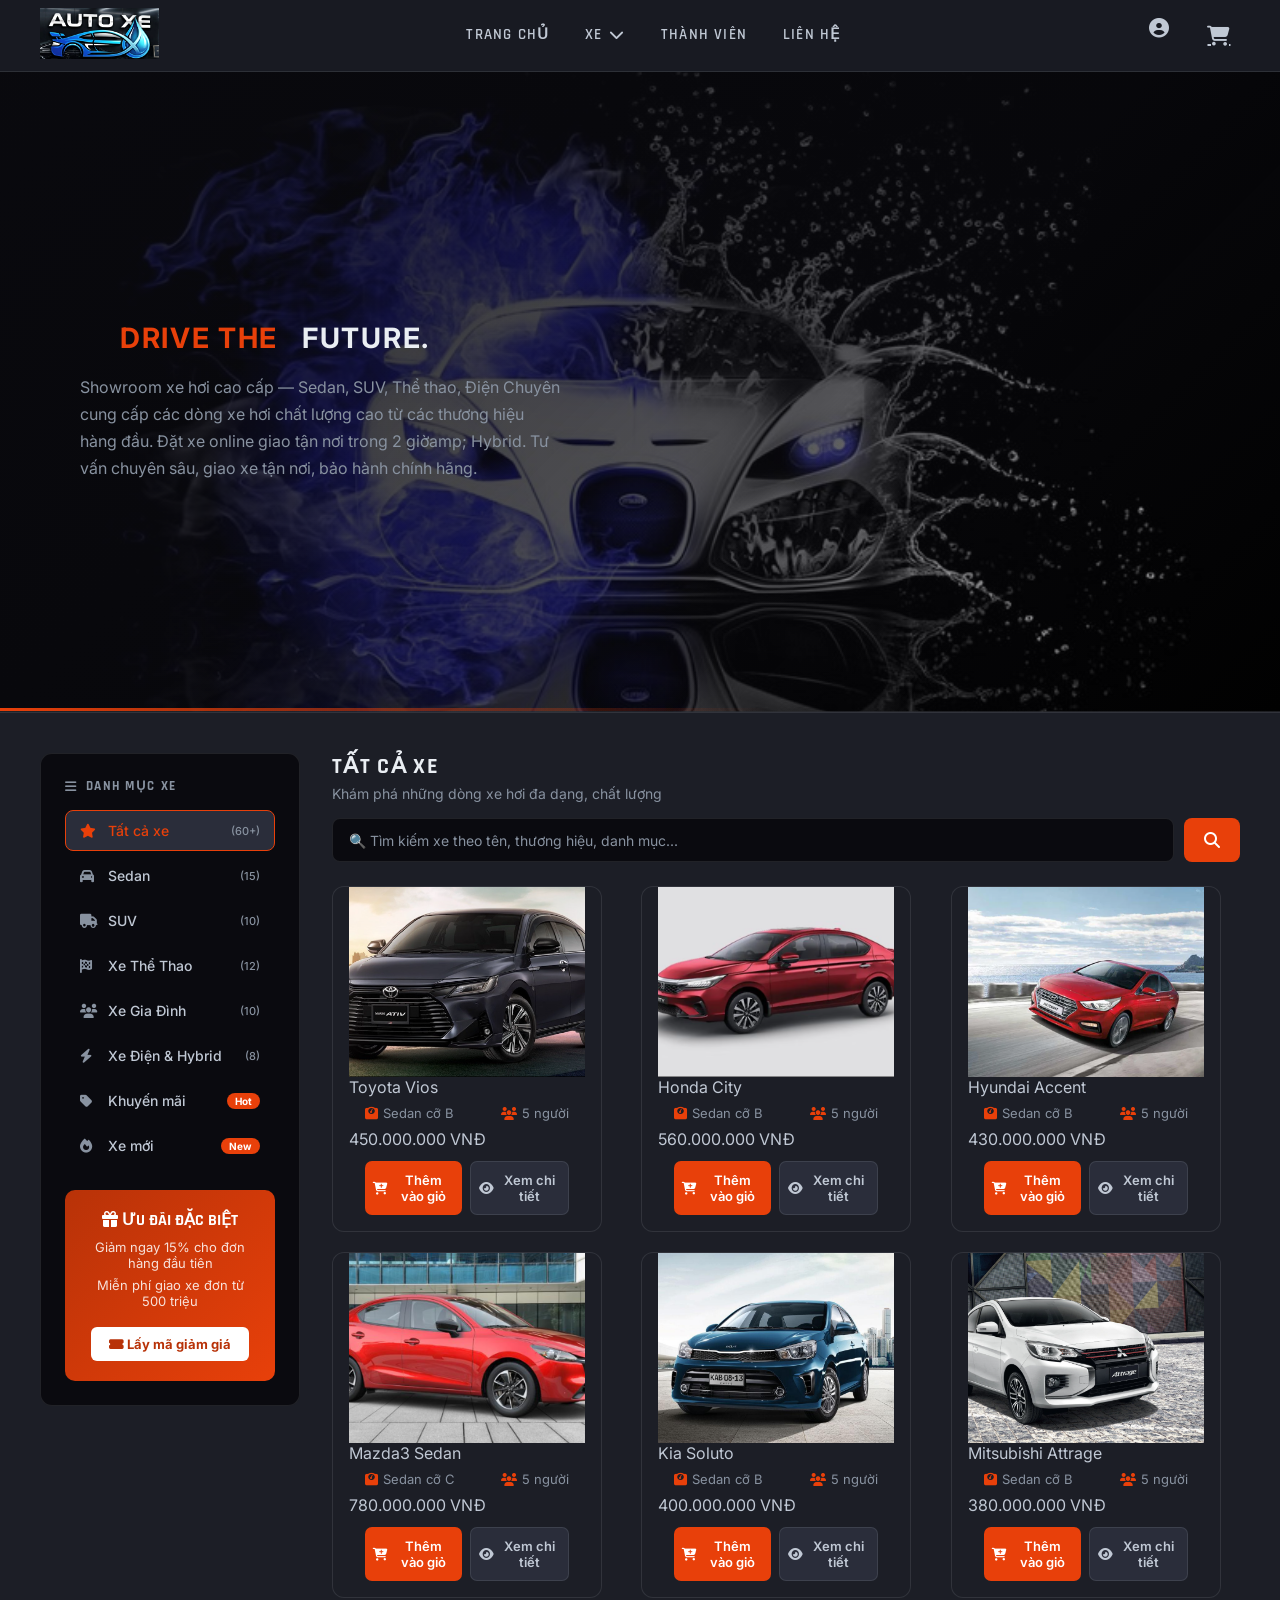
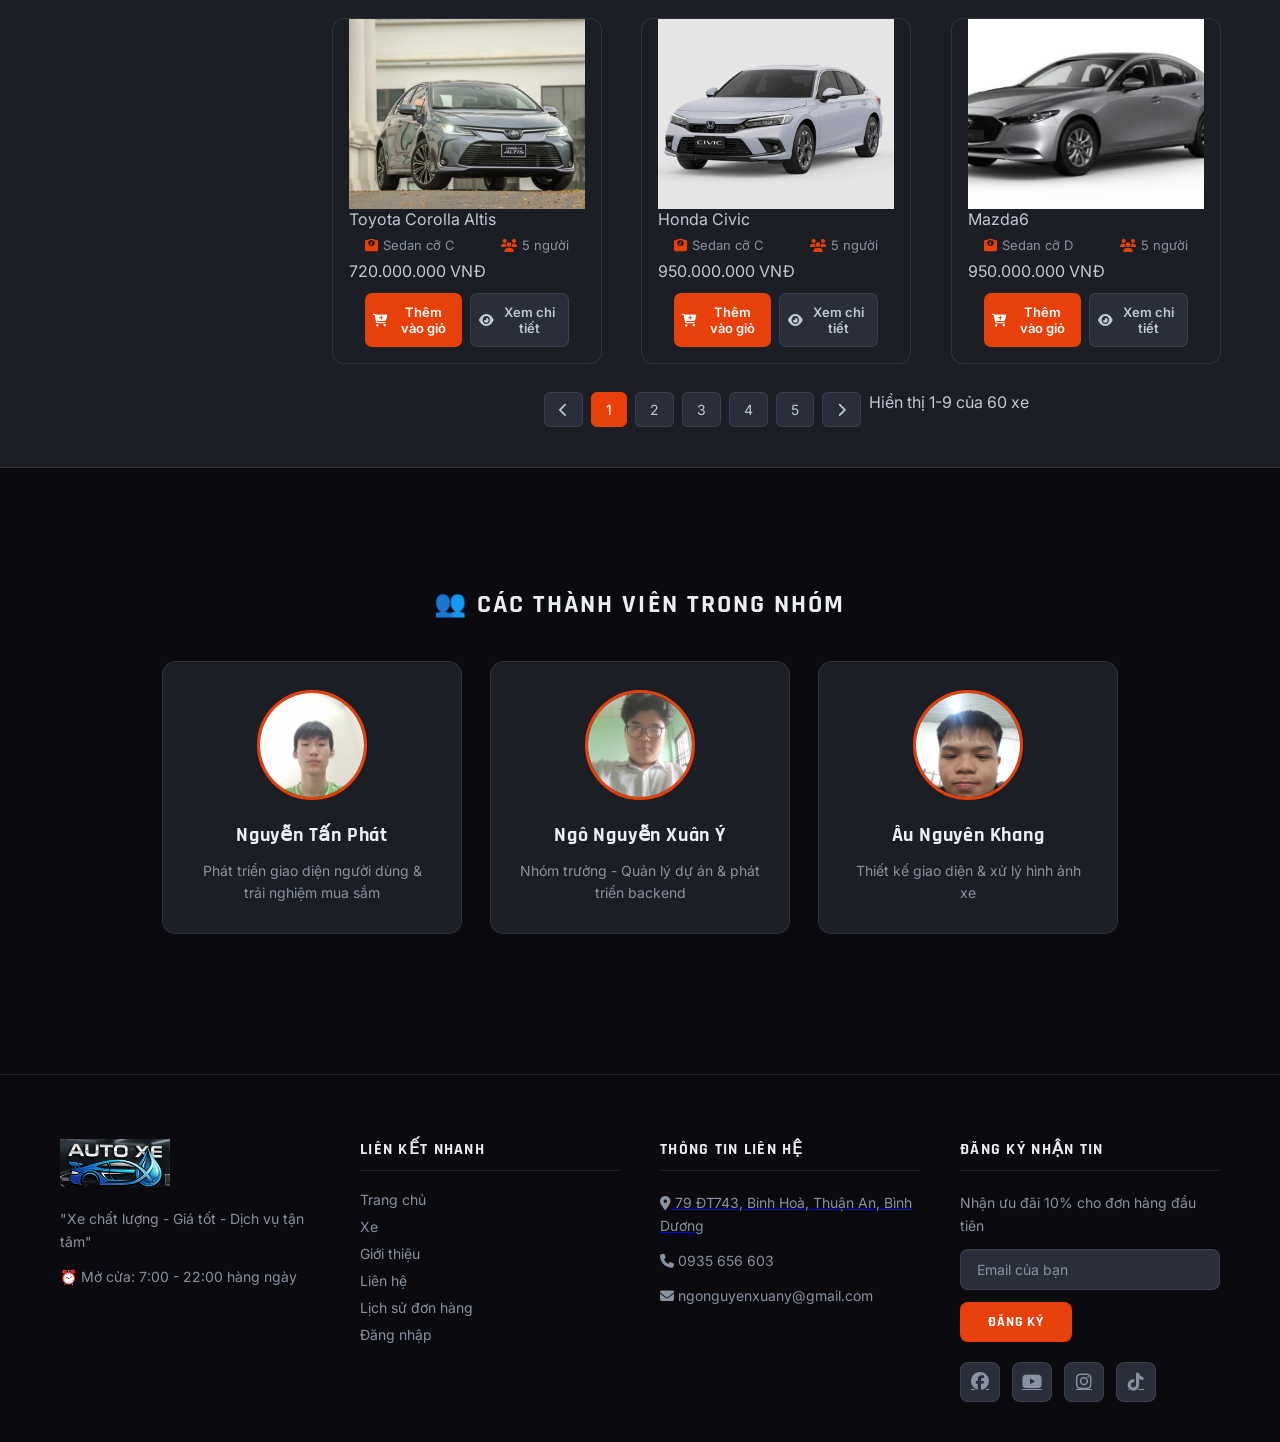
==== commit 9d156217: "Update index.html" ====
--- a/frontend/index.html
+++ b/frontend/index.html
@@ -60,9 +60,7 @@
             </div>
         </div>
     </div>
-    <div class="item">
-        <a href="#shop-intro">Giới thiệu</a>
-    </div>
+    
     <div class="item">
        <a href="about-us.html">Thành viên</a>
     </div>
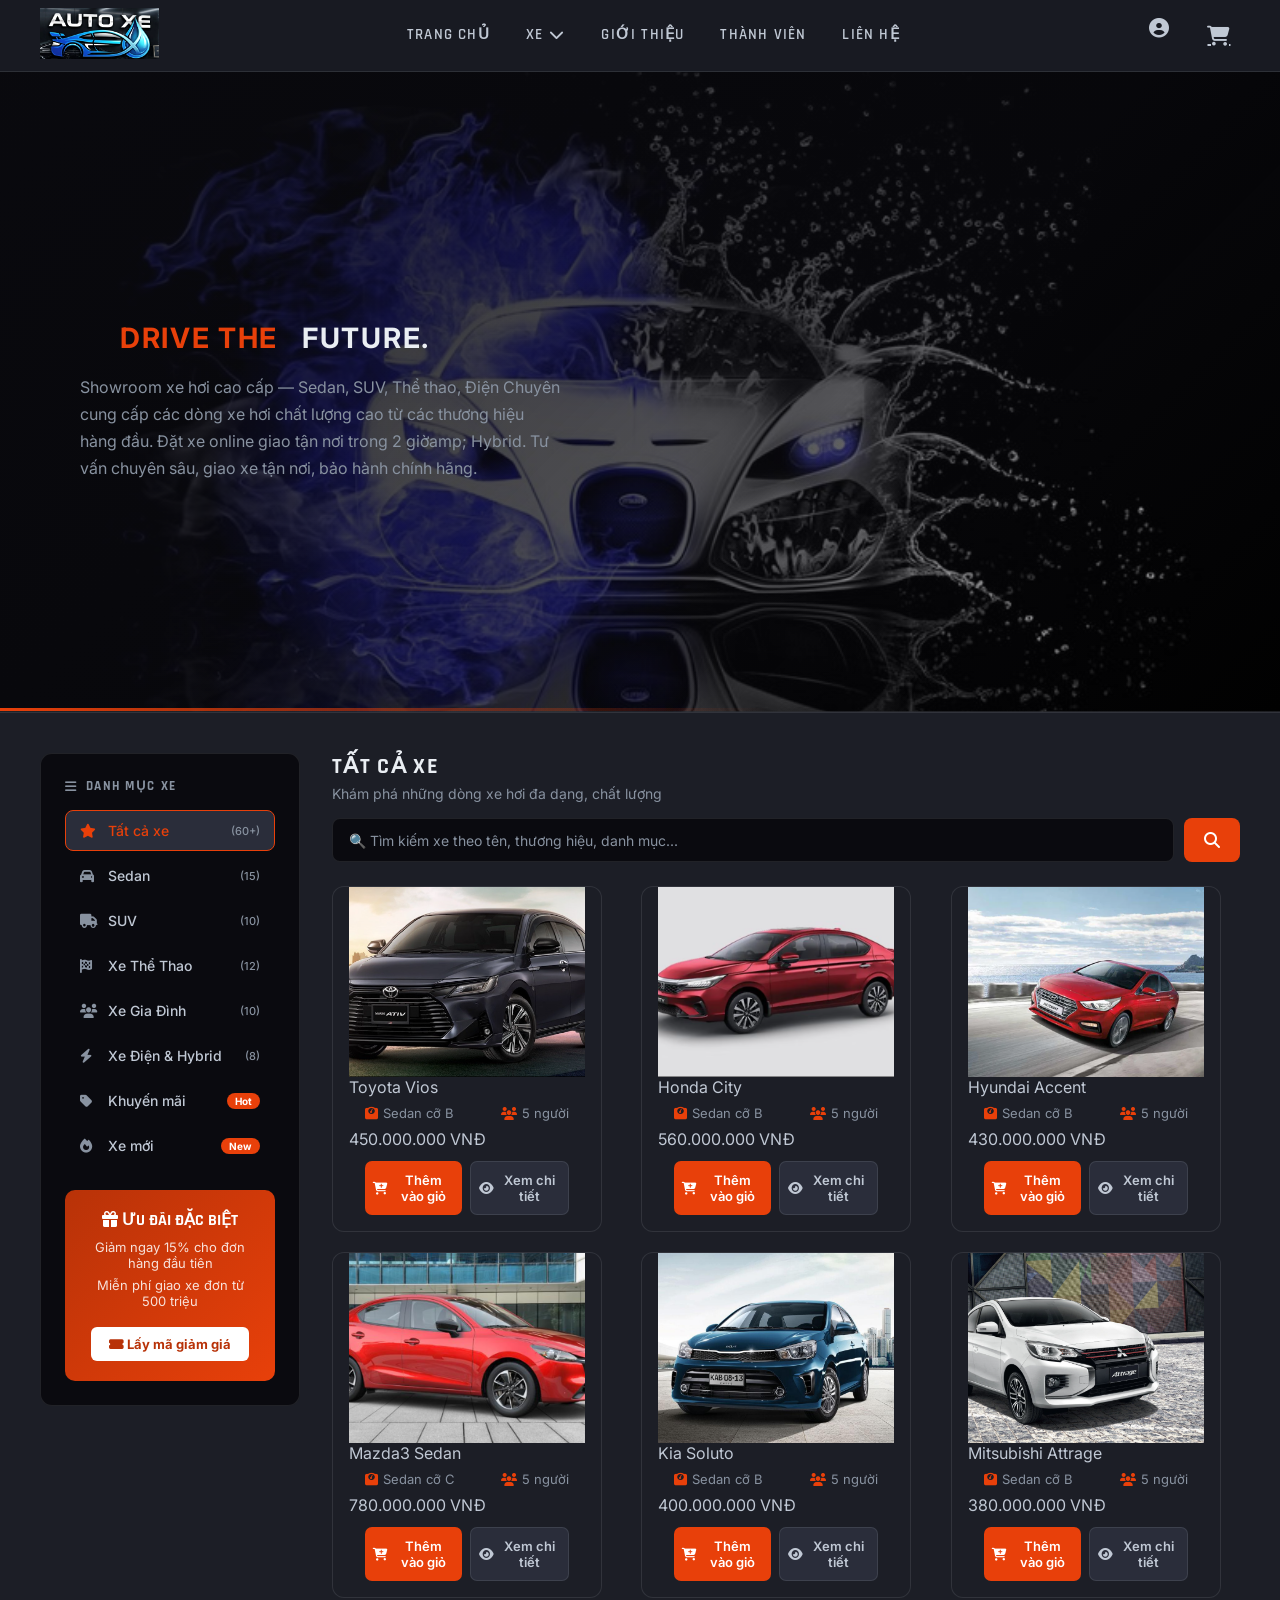
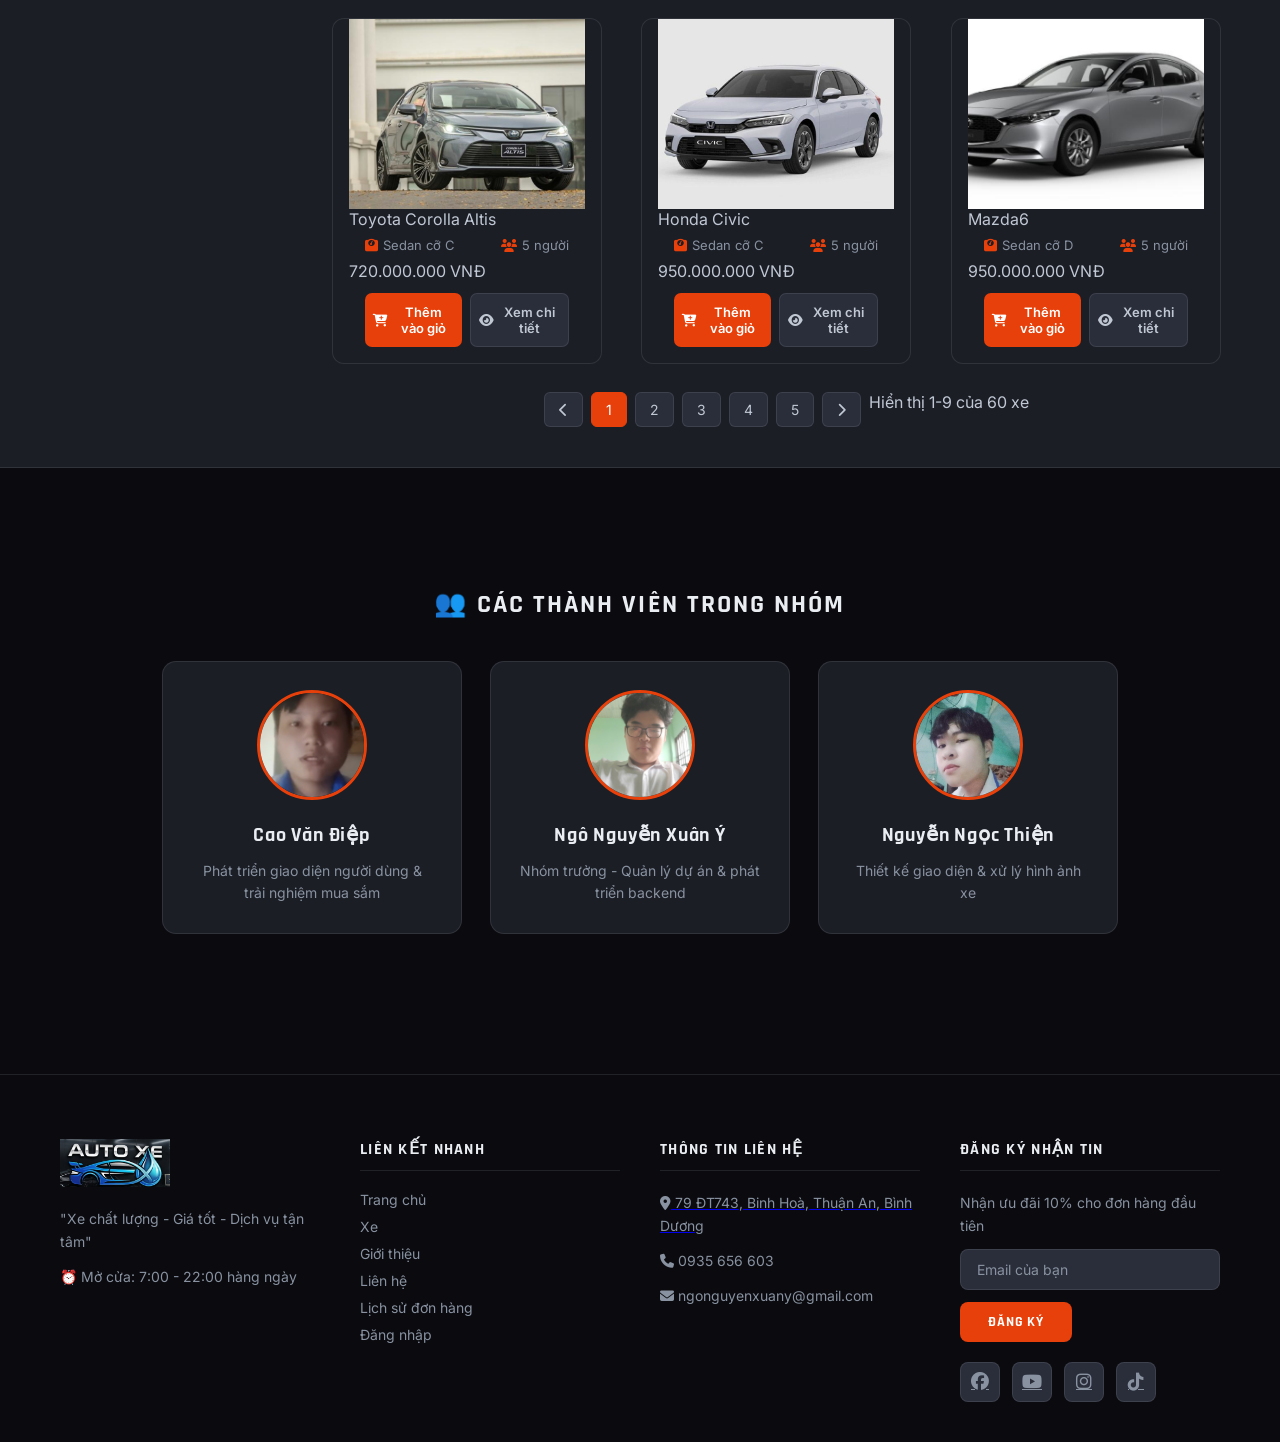
==== commit e8652e69: "Update team member details in index.html" ====
--- a/frontend/index.html
+++ b/frontend/index.html
@@ -60,7 +60,9 @@
             </div>
         </div>
     </div>
-    
+    <div class="item">
+        <a href="#shop-intro">Giới thiệu</a>
+    </div>
     <div class="item">
        <a href="about-us.html">Thành viên</a>
     </div>
@@ -282,7 +284,6 @@
 
 
 
-
 <!-- Tìm phần này trong index.html -->
 <div id="comment">
     <h2>👥 CÁC THÀNH VIÊN TRONG NHÓM</h2>
@@ -291,16 +292,16 @@
         <ul id="list-comment">
             <li class="item" onclick="viewMemberDetail('caodiep')"> 
                 <div class="avatar">
-                    <img src="./ảnh/phat.jpg" alt="Nguyễn Tấn Phát" width="250" height="200">
+                    <img src="./ảnh/cvđ.jpg" alt="Cao Văn Điệp" width="250" height="200" class="slow-float">
                 </div>
-                <div class="name">Nguyễn Tấn Phát</div>
+                <div class="name">Cao Văn Điệp</div>
                 <div class="text">
                     <p>Phát triển giao diện người dùng & trải nghiệm mua sắm</p>
                 </div>
             </li>
             <li class="item" onclick="viewMemberDetail('ngoxy')"> 
                 <div class="avatar">
-                    <img src="./ảnh/nnxy.jpg" alt="Ngô Nguyễn Xuân Ý" width="250" height="200">
+                    <img src="./ảnh/nnxy.jpg" alt="Ngô Nguyễn Xuân Ý" width="250" height="200" class="slow-float">
                 </div>
                 <div class="name">Ngô Nguyễn Xuân Ý</div>
                 <div class="text">
@@ -310,9 +311,9 @@
             
             <li class="item" onclick="viewMemberDetail('ngocthien')"> 
                 <div class="avatar">
-                    <img src="./ảnh/z7741961117348_14720128afc2b8284099db8c6459dfa6.jpg" alt="Âu Nguyên Khang" width="250" height="200">
+                    <img src="./ảnh/nnt2.jpg" alt="nguyễn ngọc thiện" width="250" height="200" class="slow-float">
                 </div>
-                <div class="name">Âu Nguyên Khang</div>
+                <div class="name">Nguyễn Ngọc Thiện</div>
                 <div class="text">
                     <p>Thiết kế giao diện & xử lý hình ảnh xe</p>
                 </div>
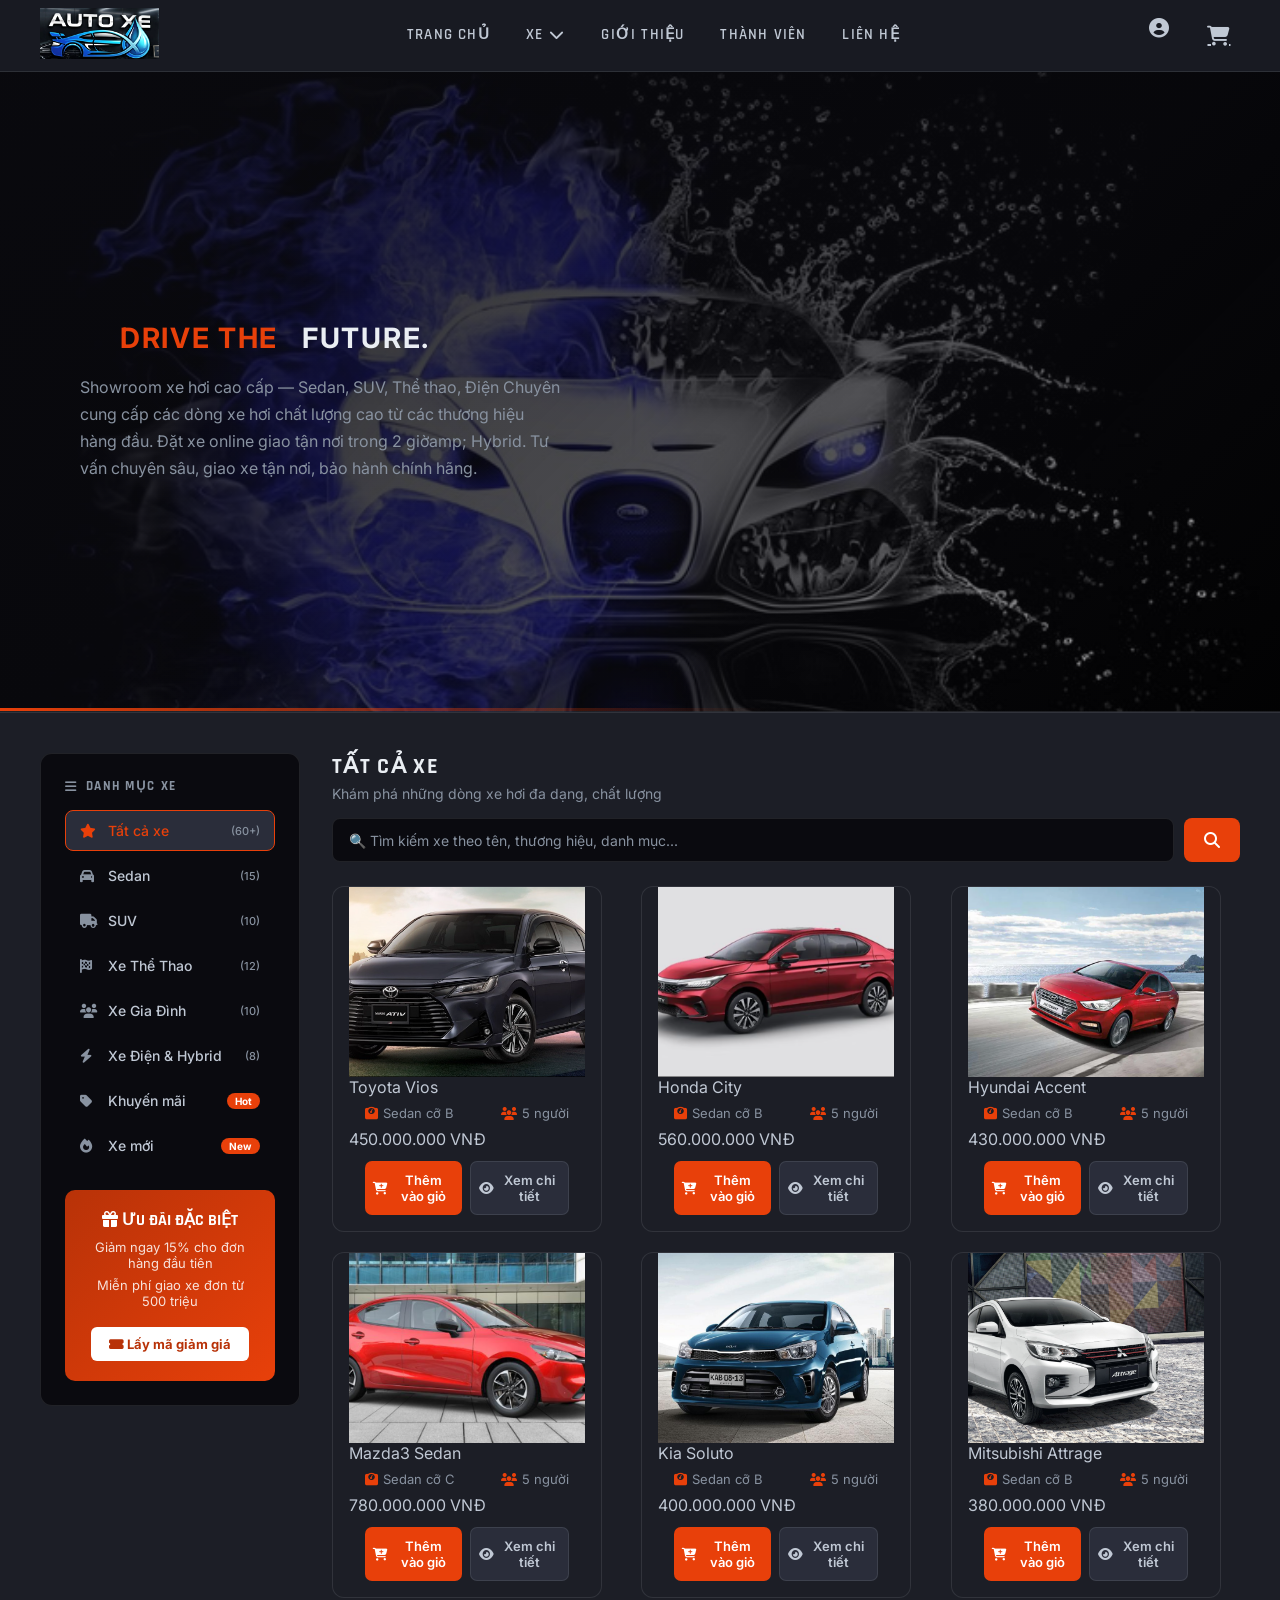
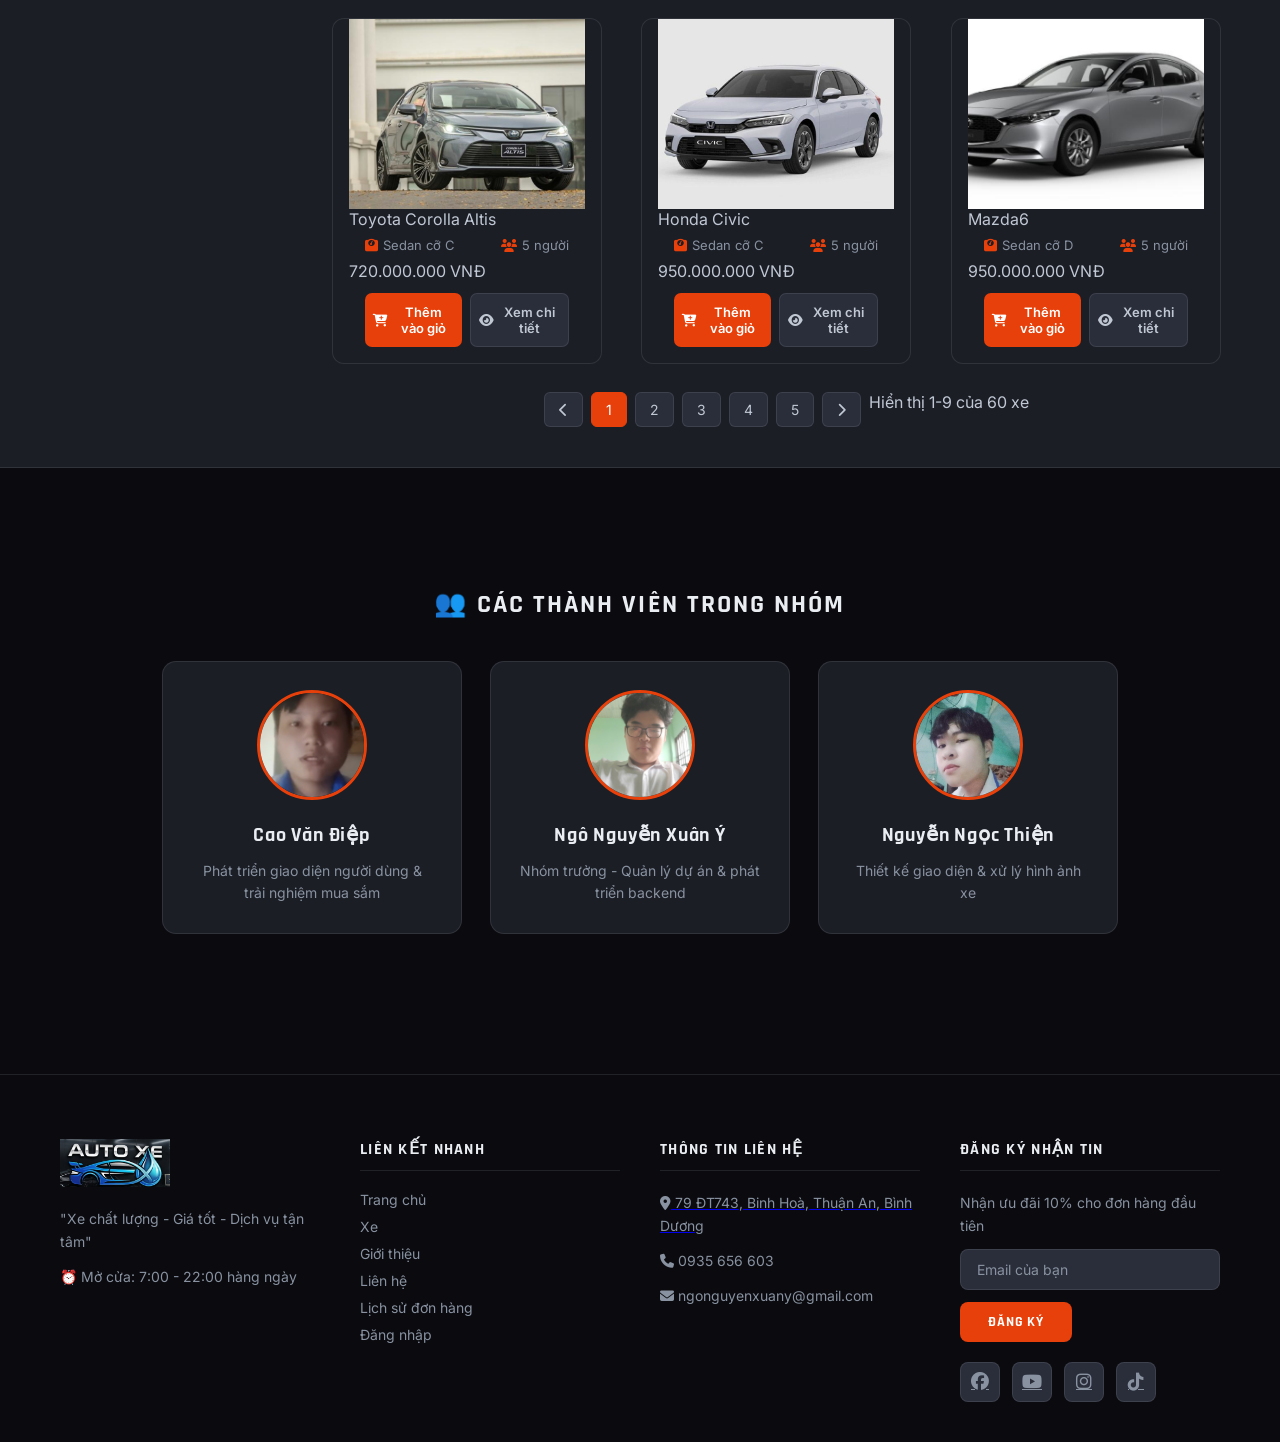
==== commit 209a866f: "Remove unnecessary class from image tags in HTML" ====
--- a/frontend/index.html
+++ b/frontend/index.html
@@ -292,7 +292,7 @@
         <ul id="list-comment">
             <li class="item" onclick="viewMemberDetail('caodiep')"> 
                 <div class="avatar">
-                    <img src="./ảnh/cvđ.jpg" alt="Cao Văn Điệp" width="250" height="200" class="slow-float">
+                    <img src="./ảnh/cvđ.jpg" alt="Cao Văn Điệp" width="250" height="200">
                 </div>
                 <div class="name">Cao Văn Điệp</div>
                 <div class="text">
@@ -301,7 +301,7 @@
             </li>
             <li class="item" onclick="viewMemberDetail('ngoxy')"> 
                 <div class="avatar">
-                    <img src="./ảnh/nnxy.jpg" alt="Ngô Nguyễn Xuân Ý" width="250" height="200" class="slow-float">
+                    <img src="./ảnh/nnxy.jpg" alt="Ngô Nguyễn Xuân Ý" width="250" height="200">
                 </div>
                 <div class="name">Ngô Nguyễn Xuân Ý</div>
                 <div class="text">
@@ -311,7 +311,7 @@
             
             <li class="item" onclick="viewMemberDetail('ngocthien')"> 
                 <div class="avatar">
-                    <img src="./ảnh/nnt2.jpg" alt="nguyễn ngọc thiện" width="250" height="200" class="slow-float">
+                    <img src="./ảnh/nnt2.jpg" alt="nguyễn ngọc thiện" width="250" height="200">
                 </div>
                 <div class="name">Nguyễn Ngọc Thiện</div>
                 <div class="text">
--- a/frontend/styles.css
+++ b/frontend/styles.css
@@ -1739,24 +1739,6 @@
     .products-grid { grid-template-columns: repeat(auto-fill, minmax(160px, 1fr)); }
 }
 
-
-
-
-
-
-
-
-
-
-
-
-
-
-
-
-
-
-
 /* ============================================================
    ANIMATIONS — Thêm mới (không xóa code cũ)
    ============================================================ */
@@ -1969,6 +1951,42 @@
   background: linear-gradient(90deg, var(--iron) 25%, var(--steel) 50%, var(--iron) 75%);
   background-size: 200% 100%;
   animation: shimmer 1.5s infinite;
+}
+
+/* ── HIỆU ỨNG ĐỘNG MỚI (thêm vào cuối) ── */
+
+/* Banner: di chuyển background */
+@keyframes slideBackground {
+    0%   { background-position: 0% 50%; }
+    50%  { background-position: 100% 50%; }
+    100% { background-position: 0% 50%; }
+}
+
+#banner {
+    background-size: 110%;   /* phóng to ảnh để có khoảng dịch chuyển */
+    animation: slideBackground 25s ease-in-out infinite;
+}
+
+/* Ảnh sản phẩm: nhấp nhô */
+@keyframes floatImage {
+    0%   { transform: translateY(0px); }
+    50%  { transform: translateY(-12px); }
+    100% { transform: translateY(0px); }
+}
+
+.float-image {
+    animation: floatImage 3.5s ease-in-out infinite;
+}
+
+/* Avatar thành viên: lắc lư nhẹ */
+@keyframes slowFloat {
+    0%   { transform: translateY(0px) rotate(0deg); }
+    50%  { transform: translateY(-8px) rotate(1.5deg); }
+    100% { transform: translateY(0px) rotate(0deg); }
+}
+
+.slow-float {
+    animation: slowFloat 4.2s ease-in-out infinite;
 }
 
 /* ── RESPONSIVE ── */
@@ -1984,4 +2002,4 @@
     opacity: 1 !important;
     transform: none !important;
   }
-}+}
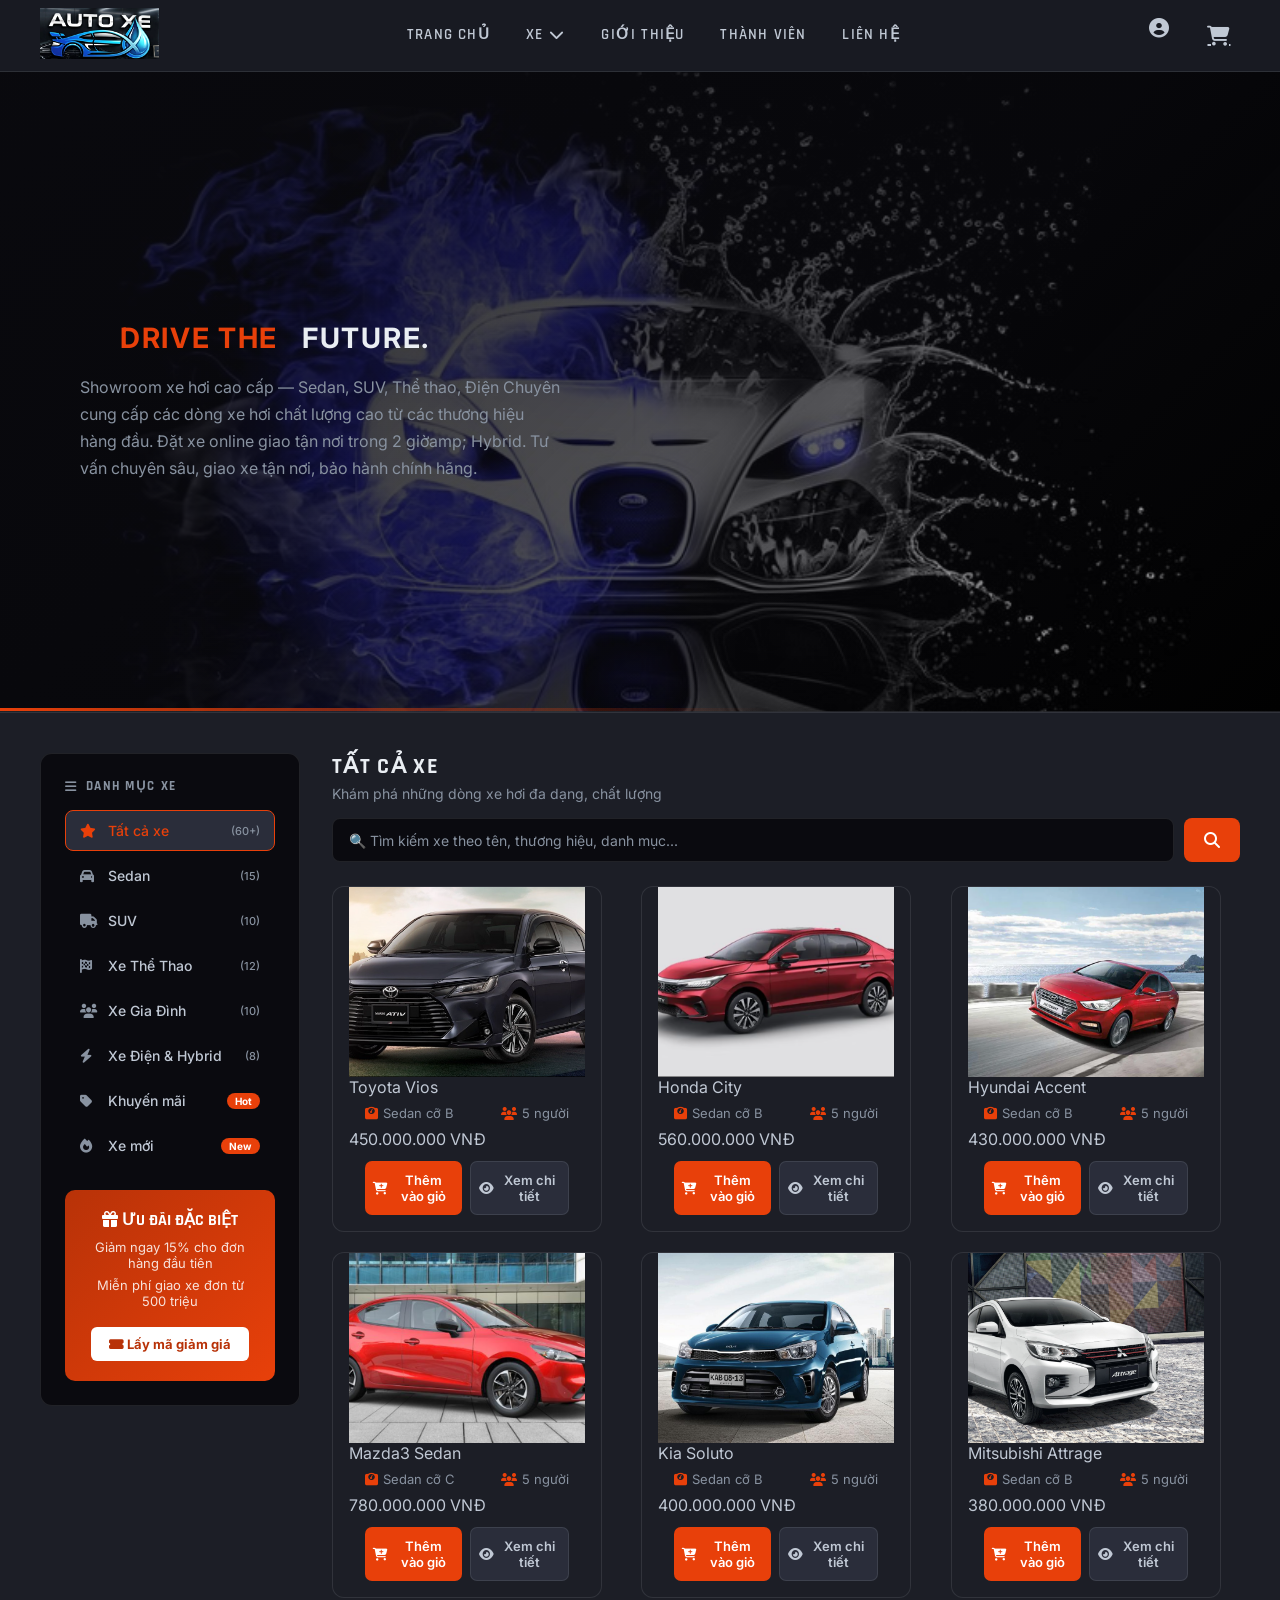
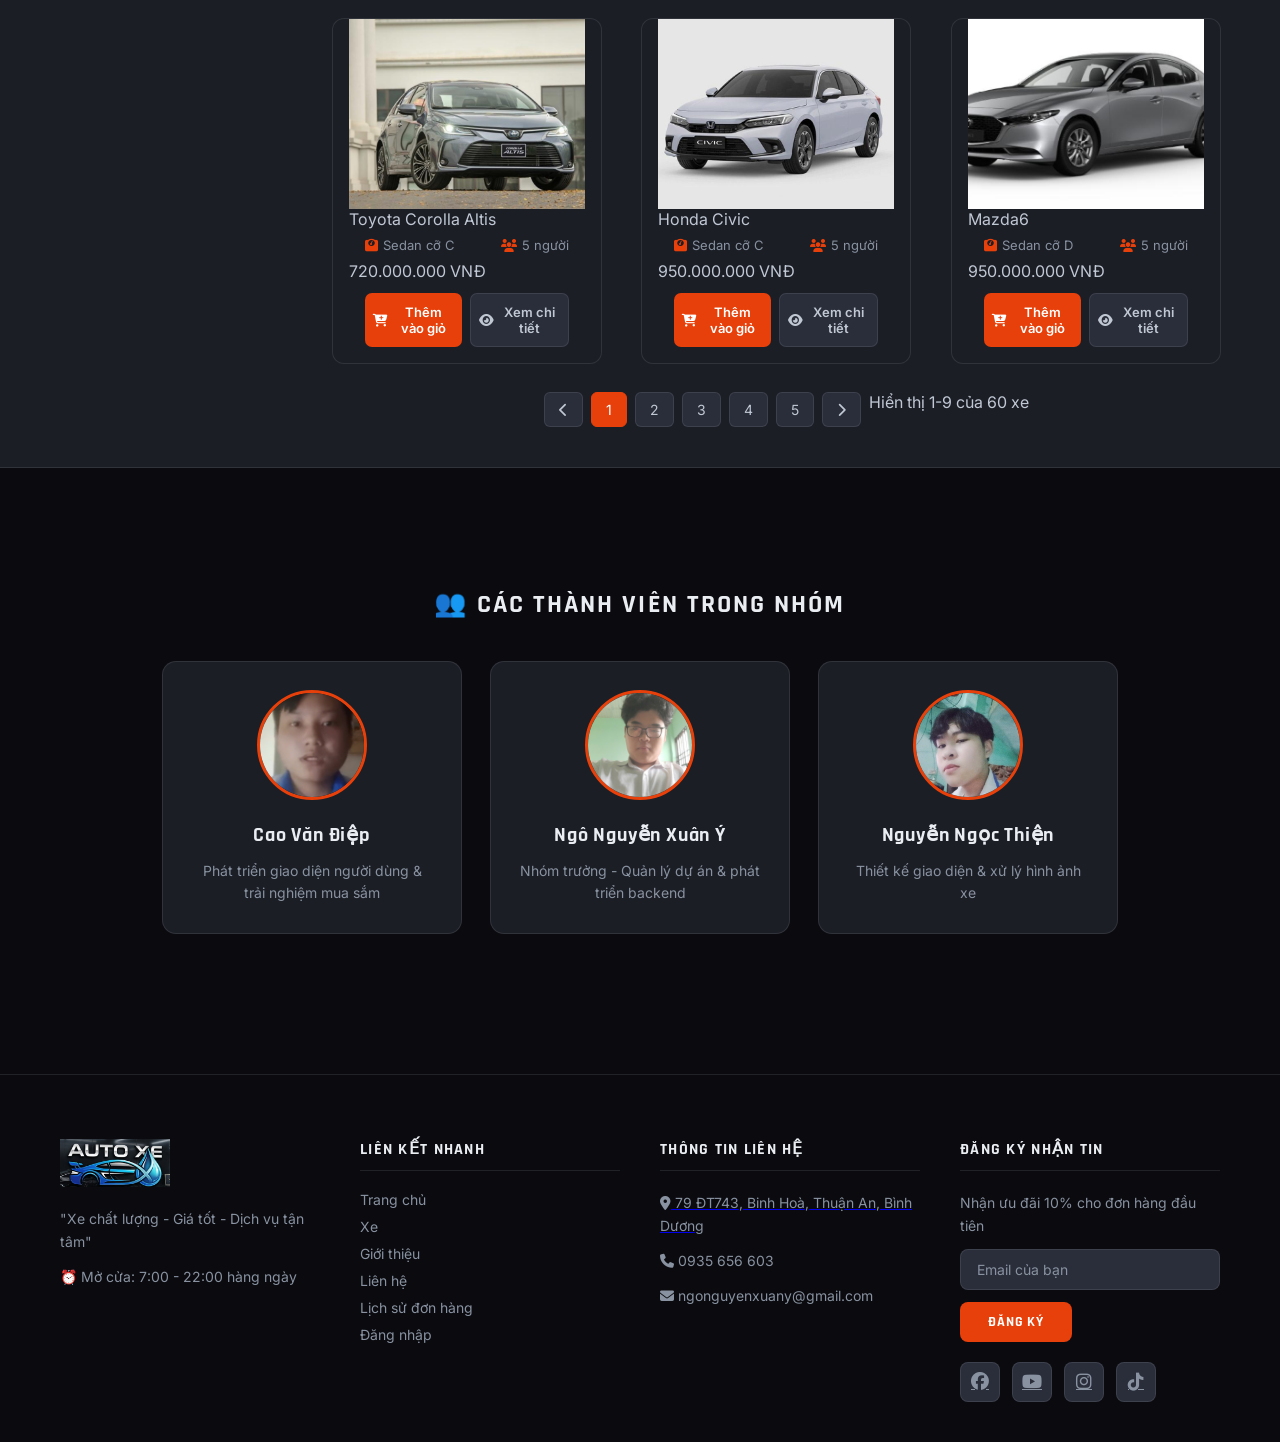
==== commit 816c5236: "Update index.html" ====
--- a/frontend/index.html
+++ b/frontend/index.html
@@ -292,7 +292,7 @@
         <ul id="list-comment">
             <li class="item" onclick="viewMemberDetail('caodiep')"> 
                 <div class="avatar">
-                    <img src="./ảnh/cvđ.jpg" alt="Cao Văn Điệp" width="250" height="200">
+                    <img src="./ảnh/cvđ.jpg" alt="Cao Văn Điệp" width="250" height="200" class="slow-float">
                 </div>
                 <div class="name">Cao Văn Điệp</div>
                 <div class="text">
@@ -301,7 +301,7 @@
             </li>
             <li class="item" onclick="viewMemberDetail('ngoxy')"> 
                 <div class="avatar">
-                    <img src="./ảnh/nnxy.jpg" alt="Ngô Nguyễn Xuân Ý" width="250" height="200">
+                    <img src="./ảnh/nnxy.jpg" alt="Ngô Nguyễn Xuân Ý" width="250" height="200" class="slow-float">
                 </div>
                 <div class="name">Ngô Nguyễn Xuân Ý</div>
                 <div class="text">
@@ -311,7 +311,7 @@
             
             <li class="item" onclick="viewMemberDetail('ngocthien')"> 
                 <div class="avatar">
-                    <img src="./ảnh/nnt2.jpg" alt="nguyễn ngọc thiện" width="250" height="200">
+                    <img src="./ảnh/nnt2.jpg" alt="nguyễn ngọc thiện" width="250" height="200" class="slow-float">
                 </div>
                 <div class="name">Nguyễn Ngọc Thiện</div>
                 <div class="text">
--- a/frontend/styles.css
+++ b/frontend/styles.css
@@ -1739,6 +1739,24 @@
     .products-grid { grid-template-columns: repeat(auto-fill, minmax(160px, 1fr)); }
 }
 
+
+
+
+
+
+
+
+
+
+
+
+
+
+
+
+
+
+
 /* ============================================================
    ANIMATIONS — Thêm mới (không xóa code cũ)
    ============================================================ */
@@ -1951,42 +1969,6 @@
   background: linear-gradient(90deg, var(--iron) 25%, var(--steel) 50%, var(--iron) 75%);
   background-size: 200% 100%;
   animation: shimmer 1.5s infinite;
-}
-
-/* ── HIỆU ỨNG ĐỘNG MỚI (thêm vào cuối) ── */
-
-/* Banner: di chuyển background */
-@keyframes slideBackground {
-    0%   { background-position: 0% 50%; }
-    50%  { background-position: 100% 50%; }
-    100% { background-position: 0% 50%; }
-}
-
-#banner {
-    background-size: 110%;   /* phóng to ảnh để có khoảng dịch chuyển */
-    animation: slideBackground 25s ease-in-out infinite;
-}
-
-/* Ảnh sản phẩm: nhấp nhô */
-@keyframes floatImage {
-    0%   { transform: translateY(0px); }
-    50%  { transform: translateY(-12px); }
-    100% { transform: translateY(0px); }
-}
-
-.float-image {
-    animation: floatImage 3.5s ease-in-out infinite;
-}
-
-/* Avatar thành viên: lắc lư nhẹ */
-@keyframes slowFloat {
-    0%   { transform: translateY(0px) rotate(0deg); }
-    50%  { transform: translateY(-8px) rotate(1.5deg); }
-    100% { transform: translateY(0px) rotate(0deg); }
-}
-
-.slow-float {
-    animation: slowFloat 4.2s ease-in-out infinite;
 }
 
 /* ── RESPONSIVE ── */
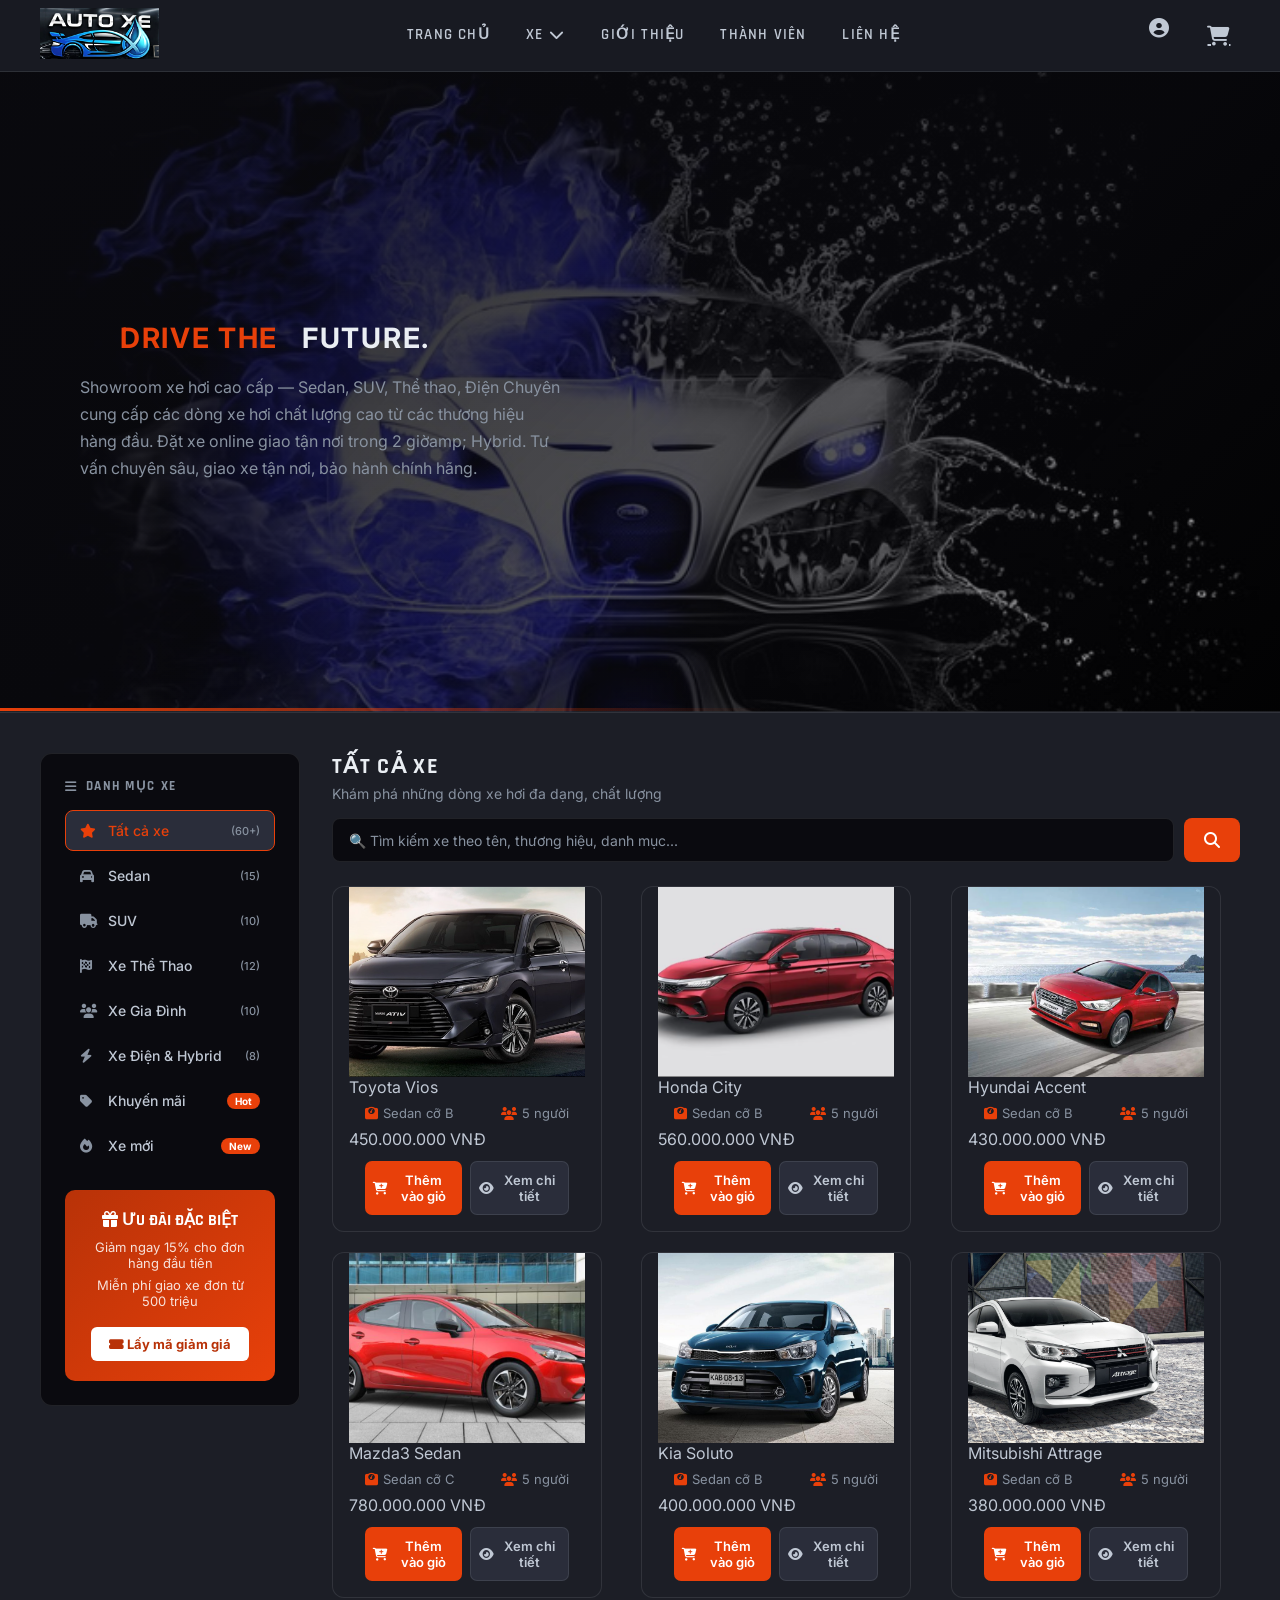
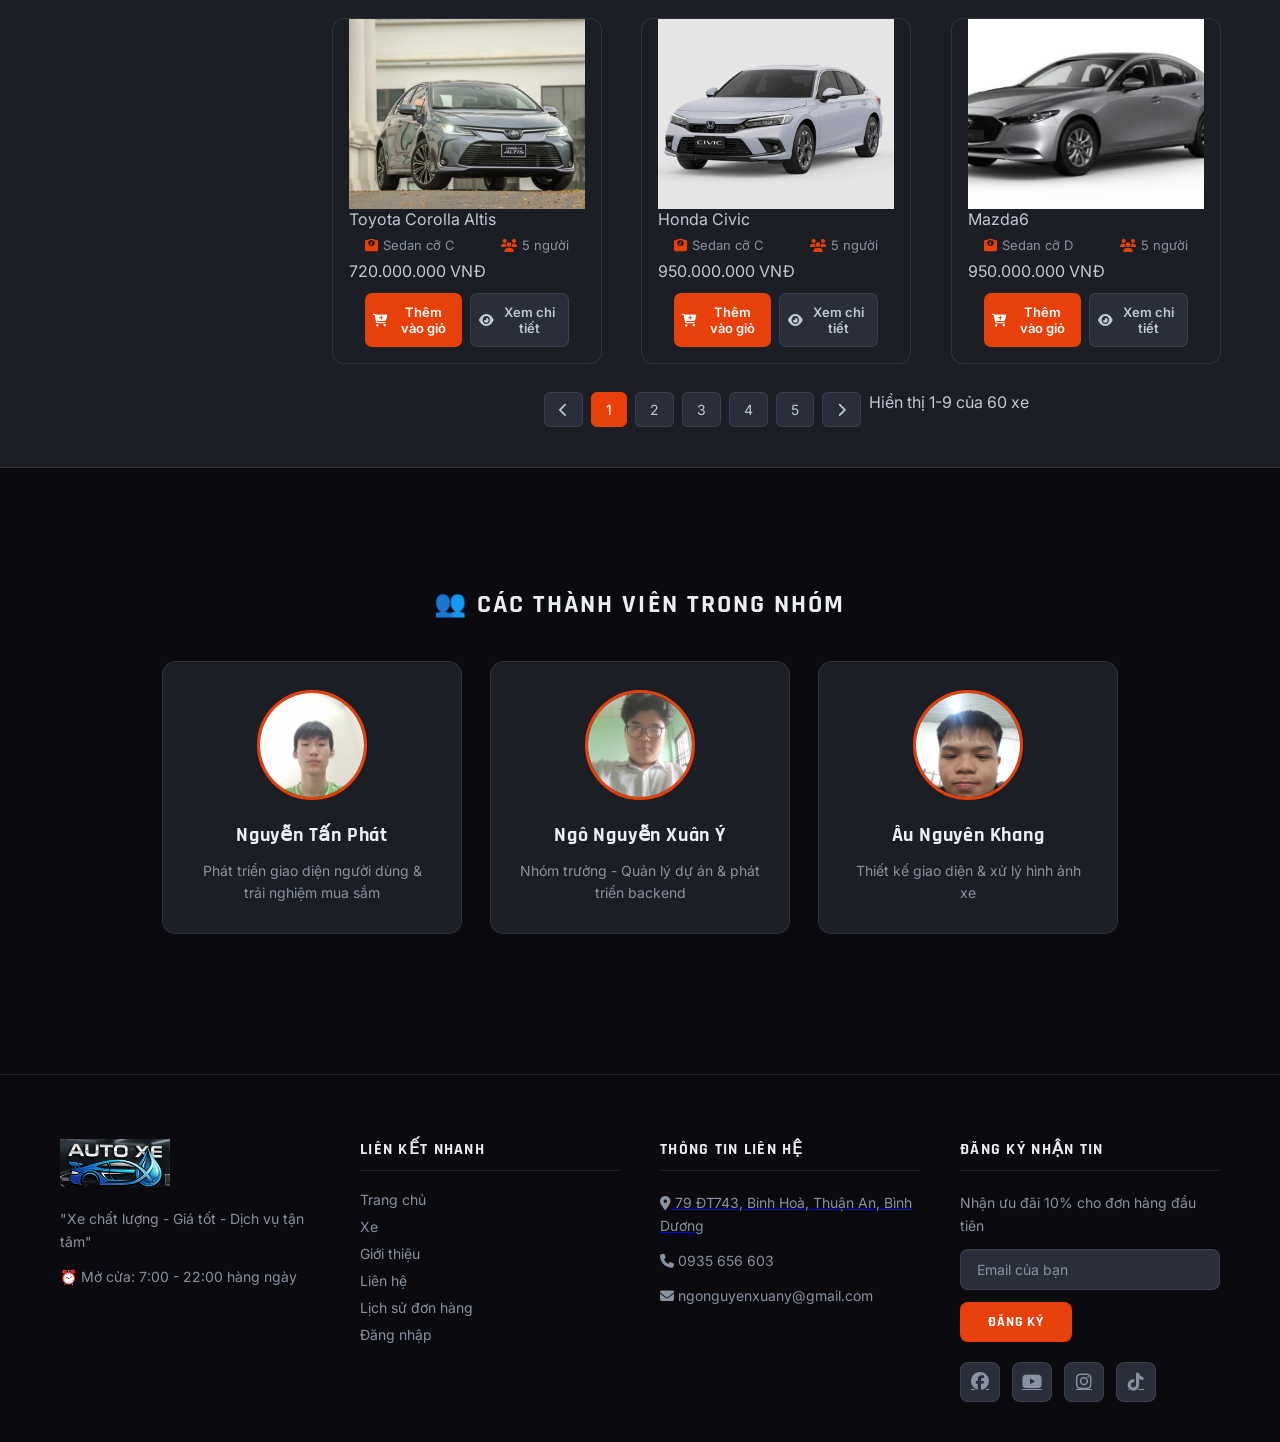
==== commit df647c90: "Update index.html" ====
--- a/frontend/index.html
+++ b/frontend/index.html
@@ -292,9 +292,9 @@
         <ul id="list-comment">
             <li class="item" onclick="viewMemberDetail('caodiep')"> 
                 <div class="avatar">
-                    <img src="./ảnh/cvđ.jpg" alt="Cao Văn Điệp" width="250" height="200" class="slow-float">
+                    <img src="./ảnh/phat.jpg" alt="Nguyễn Tấn Phát" width="250" height="200" class="slow-float">
                 </div>
-                <div class="name">Cao Văn Điệp</div>
+                <div class="name">Nguyễn Tấn Phát</div>
                 <div class="text">
                     <p>Phát triển giao diện người dùng & trải nghiệm mua sắm</p>
                 </div>
@@ -311,9 +311,9 @@
             
             <li class="item" onclick="viewMemberDetail('ngocthien')"> 
                 <div class="avatar">
-                    <img src="./ảnh/nnt2.jpg" alt="nguyễn ngọc thiện" width="250" height="200" class="slow-float">
+                    <img src="./ảnh/z7741961117348_14720128afc2b8284099db8c6459dfa6.jpg"" alt="Âu Nguyên Khang" width="250" height="200" class="slow-float">
                 </div>
-                <div class="name">Nguyễn Ngọc Thiện</div>
+                <div class="name">Âu Nguyên Khang</div>
                 <div class="text">
                     <p>Thiết kế giao diện & xử lý hình ảnh xe</p>
                 </div>
--- a/frontend/styles.css
+++ b/frontend/styles.css
@@ -1739,24 +1739,6 @@
     .products-grid { grid-template-columns: repeat(auto-fill, minmax(160px, 1fr)); }
 }
 
-
-
-
-
-
-
-
-
-
-
-
-
-
-
-
-
-
-
 /* ============================================================
    ANIMATIONS — Thêm mới (không xóa code cũ)
    ============================================================ */
@@ -1969,6 +1951,42 @@
   background: linear-gradient(90deg, var(--iron) 25%, var(--steel) 50%, var(--iron) 75%);
   background-size: 200% 100%;
   animation: shimmer 1.5s infinite;
+}
+
+/* ── HIỆU ỨNG ĐỘNG MỚI (thêm vào cuối) ── */
+
+/* Banner: di chuyển background */
+@keyframes slideBackground {
+    0%   { background-position: 0% 50%; }
+    50%  { background-position: 100% 50%; }
+    100% { background-position: 0% 50%; }
+}
+
+#banner {
+    background-size: 110%;   /* phóng to ảnh để có khoảng dịch chuyển */
+    animation: slideBackground 25s ease-in-out infinite;
+}
+
+/* Ảnh sản phẩm: nhấp nhô */
+@keyframes floatImage {
+    0%   { transform: translateY(0px); }
+    50%  { transform: translateY(-12px); }
+    100% { transform: translateY(0px); }
+}
+
+.float-image {
+    animation: floatImage 3.5s ease-in-out infinite;
+}
+
+/* Avatar thành viên: lắc lư nhẹ */
+@keyframes slowFloat {
+    0%   { transform: translateY(0px) rotate(0deg); }
+    50%  { transform: translateY(-8px) rotate(1.5deg); }
+    100% { transform: translateY(0px) rotate(0deg); }
+}
+
+.slow-float {
+    animation: slowFloat 4.2s ease-in-out infinite;
 }
 
 /* ── RESPONSIVE ── */
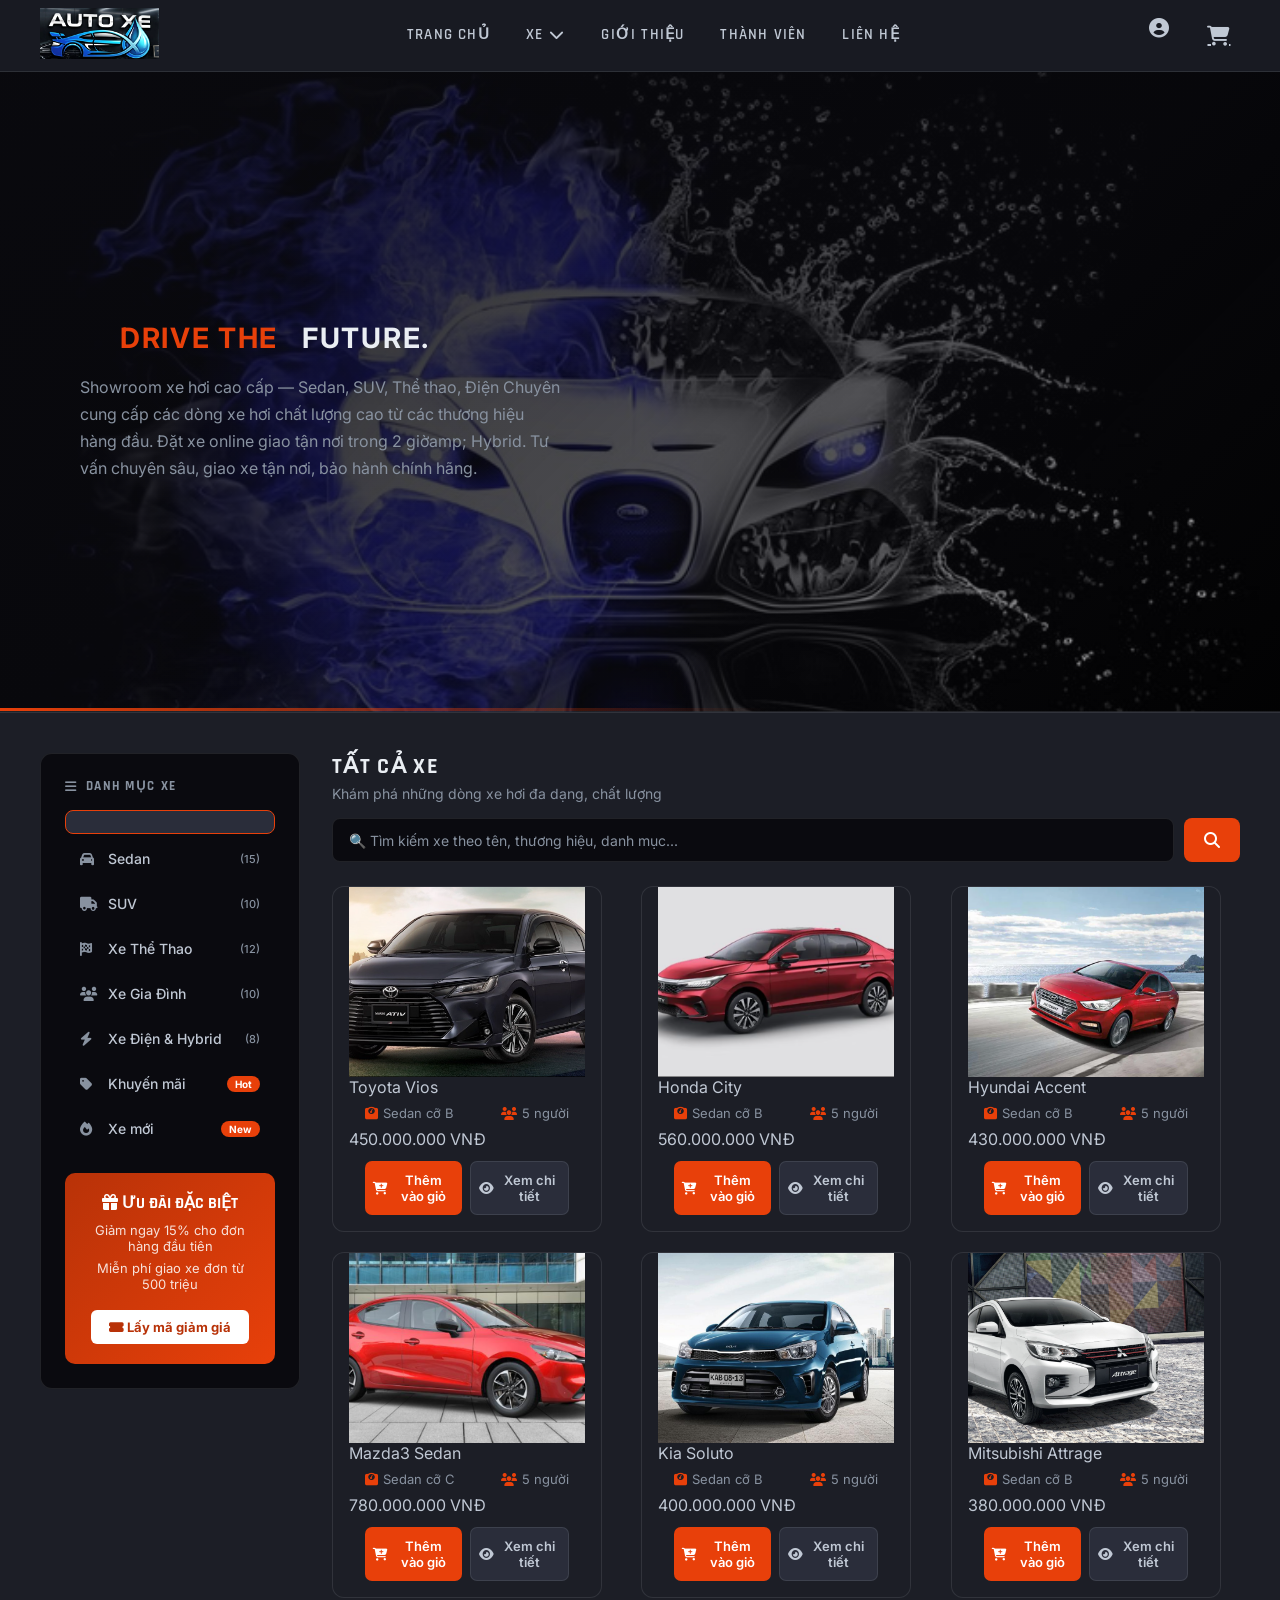
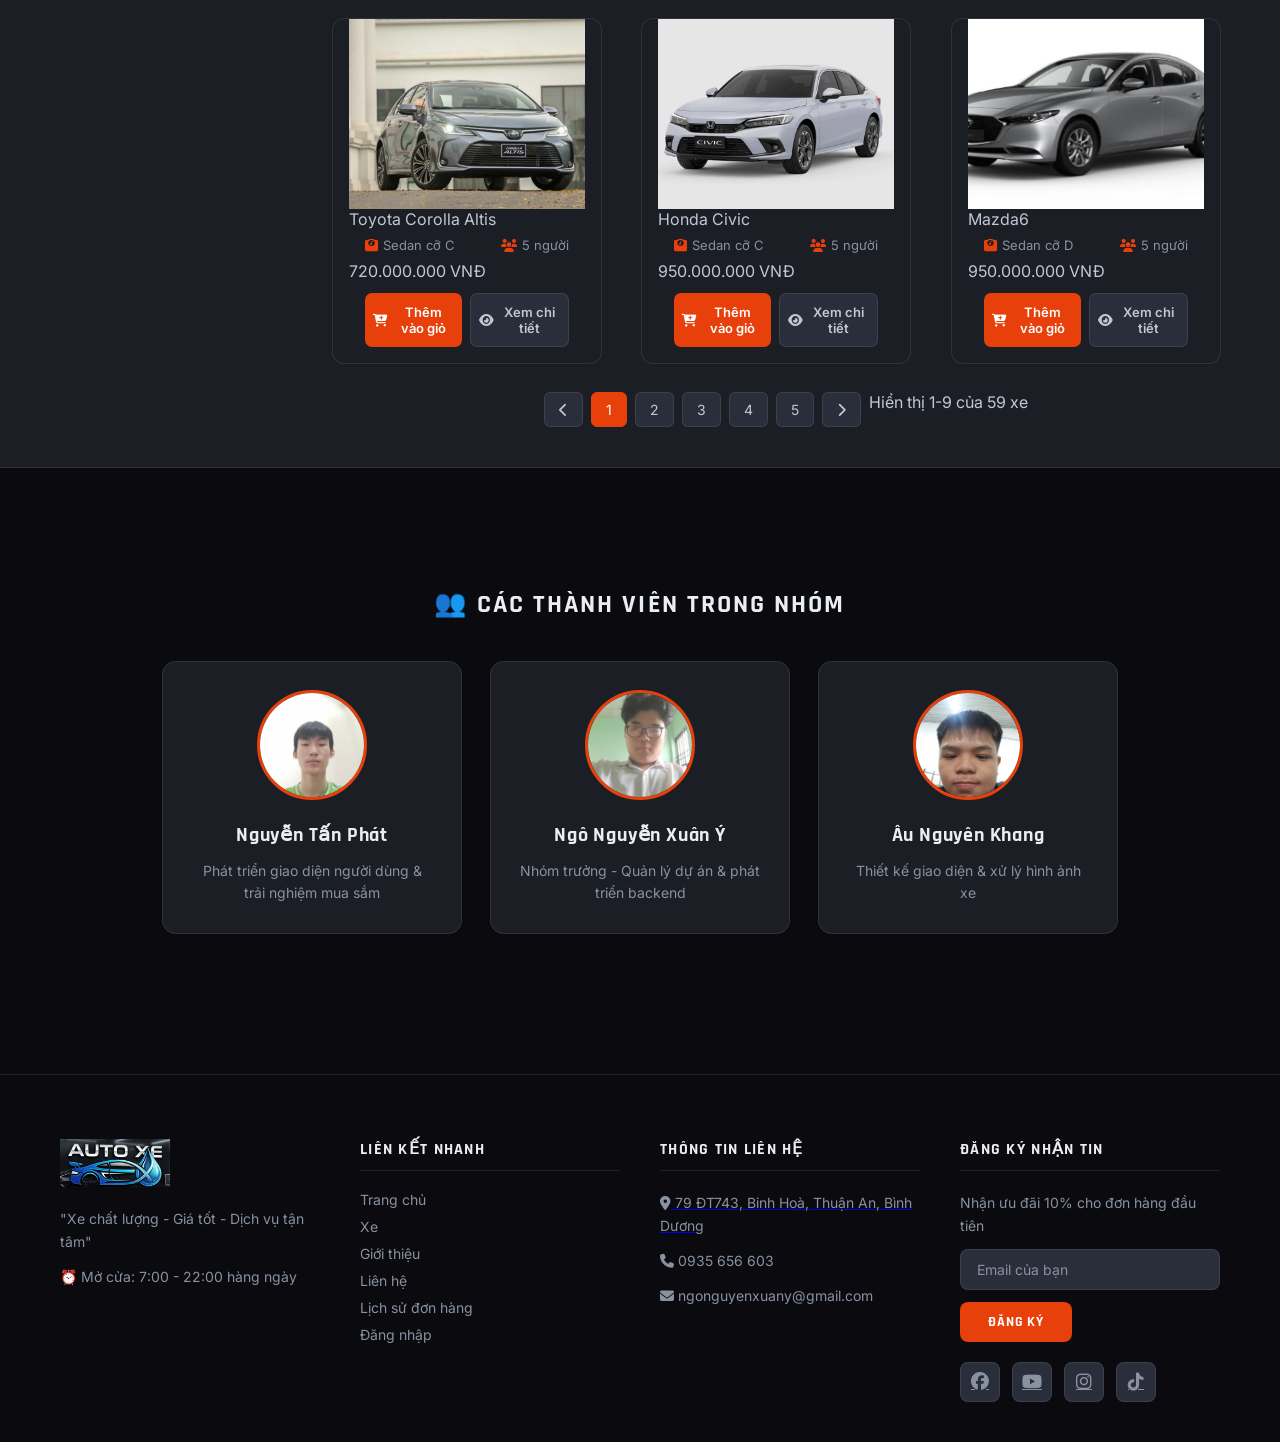
==== commit 4b4c2323: "Update index.html" ====
--- a/frontend/index.html
+++ b/frontend/index.html
@@ -153,15 +153,12 @@
     <div class="category-nav-section">
 
         <!-- PHẦN DANH MỤC & XE -->
-<div class="category-products-container">
+ <div class="category-products-container">
     <!-- Sidebar danh mục -->
     <div class="category-sidebar-container">
         <h2><i class="fas fa-bars"></i> DANH MỤC XE</h2>
     <div class="category-list">
     <a href="javascript:void(0)" class="category-item active" onclick="filterProducts('all')">
-        <i class="fas fa-star"></i>
-        <span>Tất cả xe</span>
-        <span class="count">(60+)</span>
     </a>
     
     <a href="javascript:void(0)" class="category-item" onclick="filterProducts('sedan')">
@@ -205,7 +202,7 @@
         <span>Xe mới</span>
         <span class="count">New</span>
     </a>
-</div>
+ </div>
         
         <div class="category-banner">
             <h3><i class="fas fa-gift"></i> ƯU ĐÃI ĐẶC BIỆT</h3>
@@ -218,7 +215,7 @@
     </div>
     
     <!-- Phần hiển thị xe -->
-<div class="products-main-content">
+ <div class="products-main-content">
     <div class="products-header">
         <h2 id="category-title">TẤT CẢ XE</h2>
         <p class="category-description" id="category-description">Khám phá những dòng xe hơi thơm ngon, tươi mới</p>
@@ -251,9 +248,9 @@
     <div class="pagination" id="pagination">
         <!-- Phân trang sẽ được tạo động bằng JavaScript -->
     </div>
-</div>
-    
-</div>
+ </div>
+    
+ </div>
 
     </div>
     
@@ -311,7 +308,7 @@
             
             <li class="item" onclick="viewMemberDetail('ngocthien')"> 
                 <div class="avatar">
-                    <img src="./ảnh/z7741961117348_14720128afc2b8284099db8c6459dfa6.jpg"" alt="Âu Nguyên Khang" width="250" height="200" class="slow-float">
+                    <img src="./ảnh/z7741961117348_14720128afc2b8284099db8c6459dfa6.jpg" alt="Âu Nguyên Khang" width="250" height="200" class="slow-float">
                 </div>
                 <div class="name">Âu Nguyên Khang</div>
                 <div class="text">
